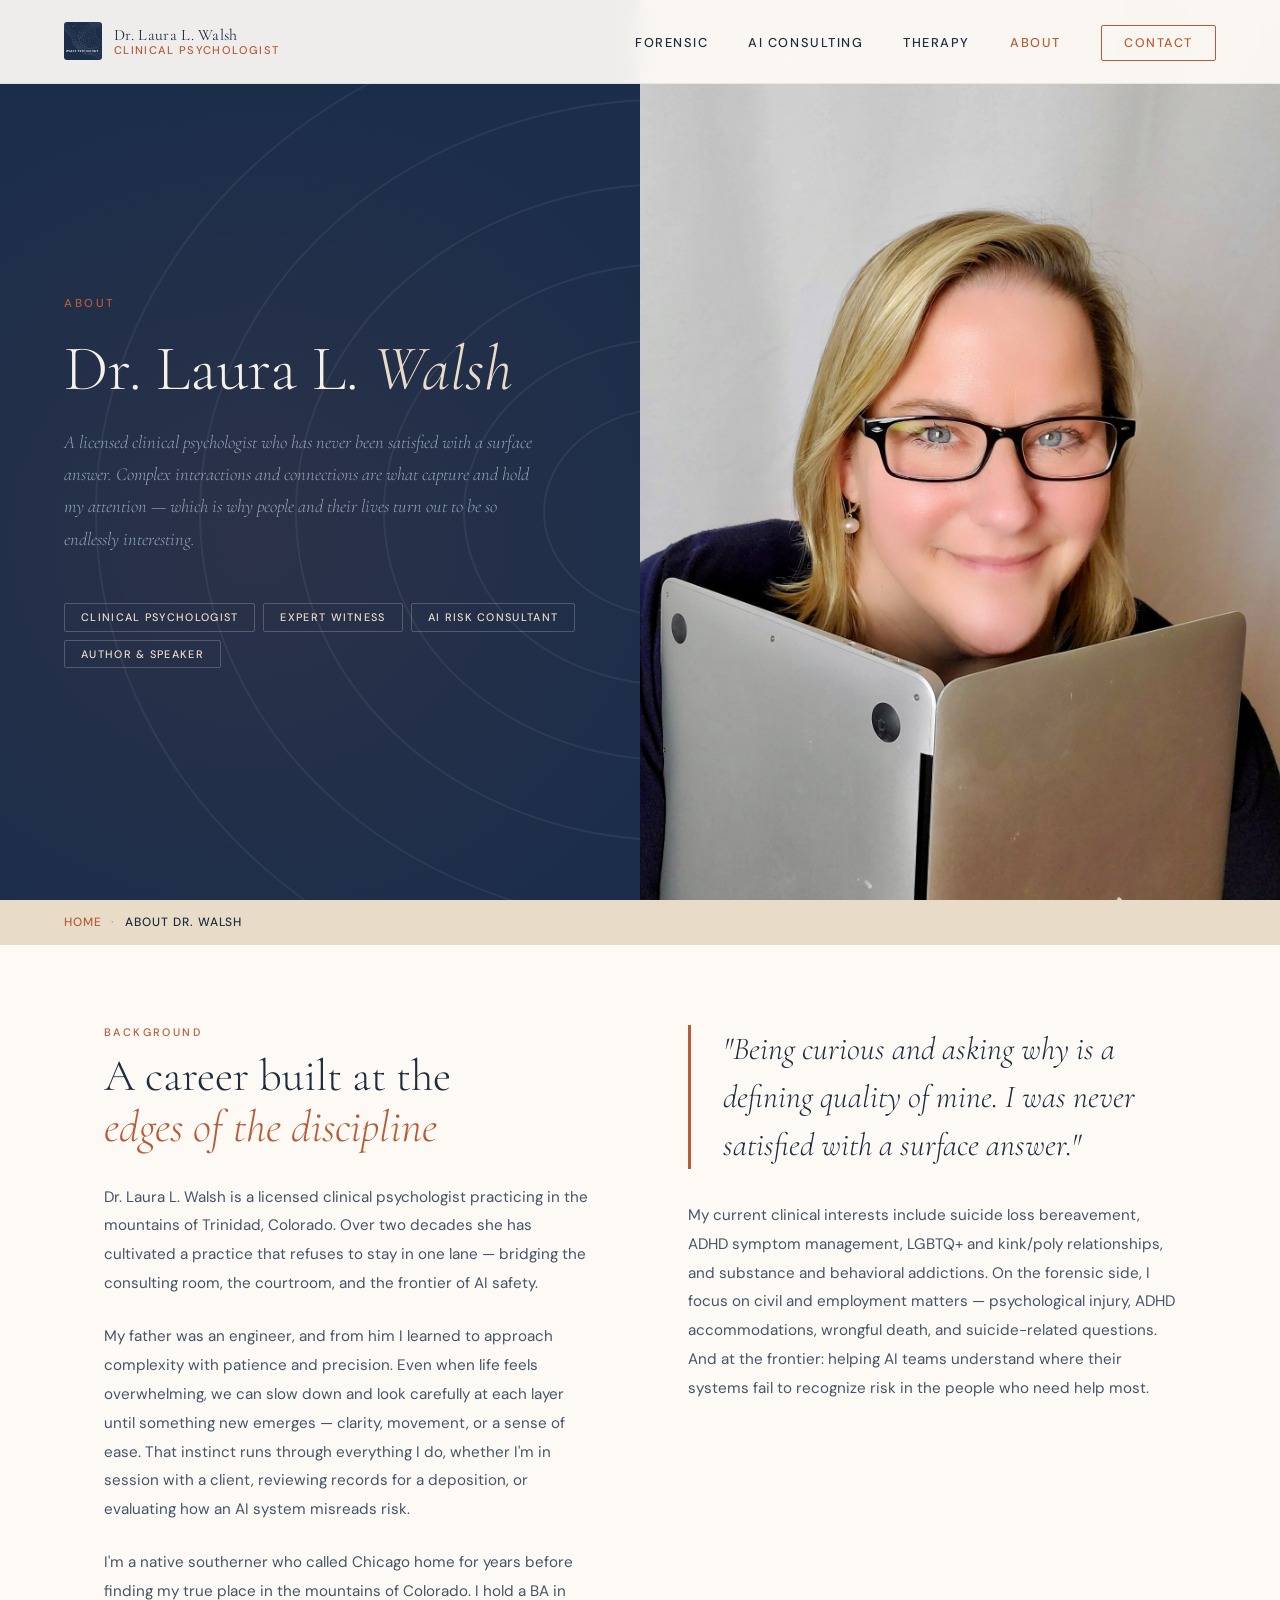
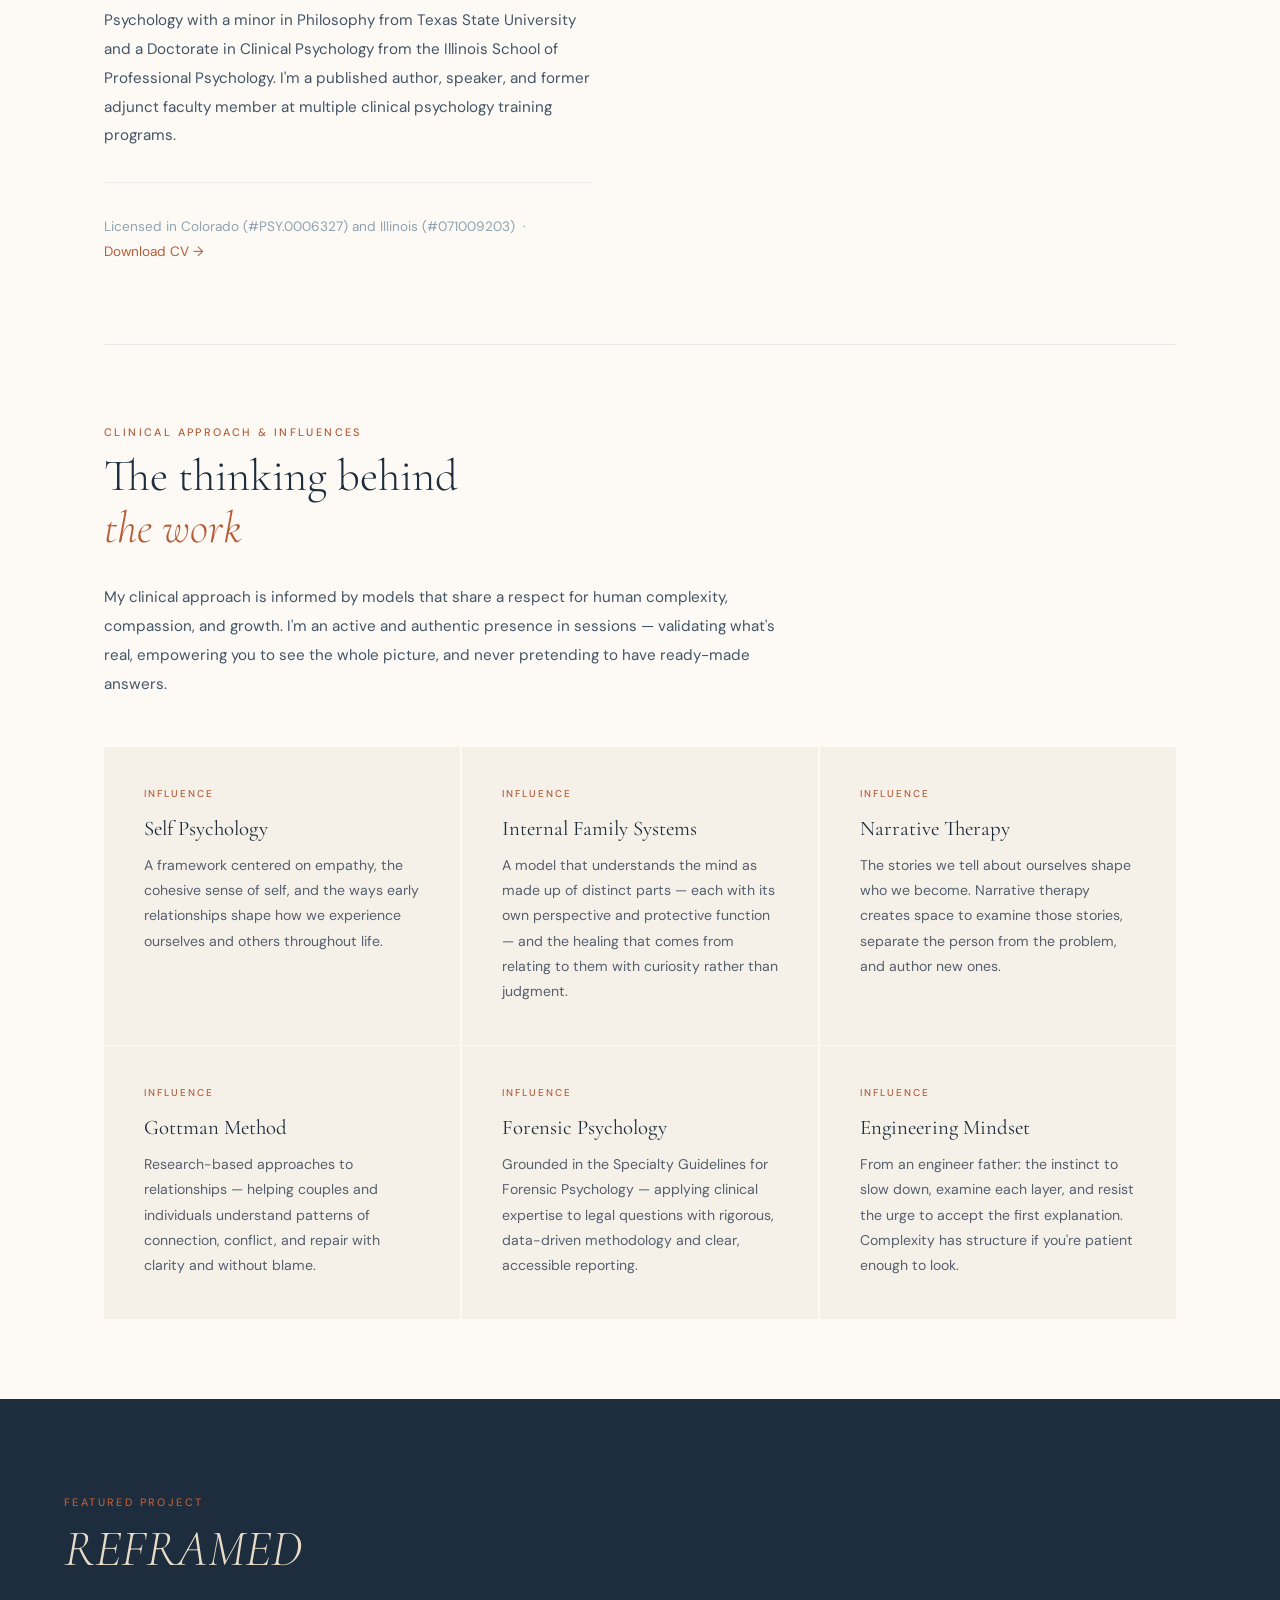
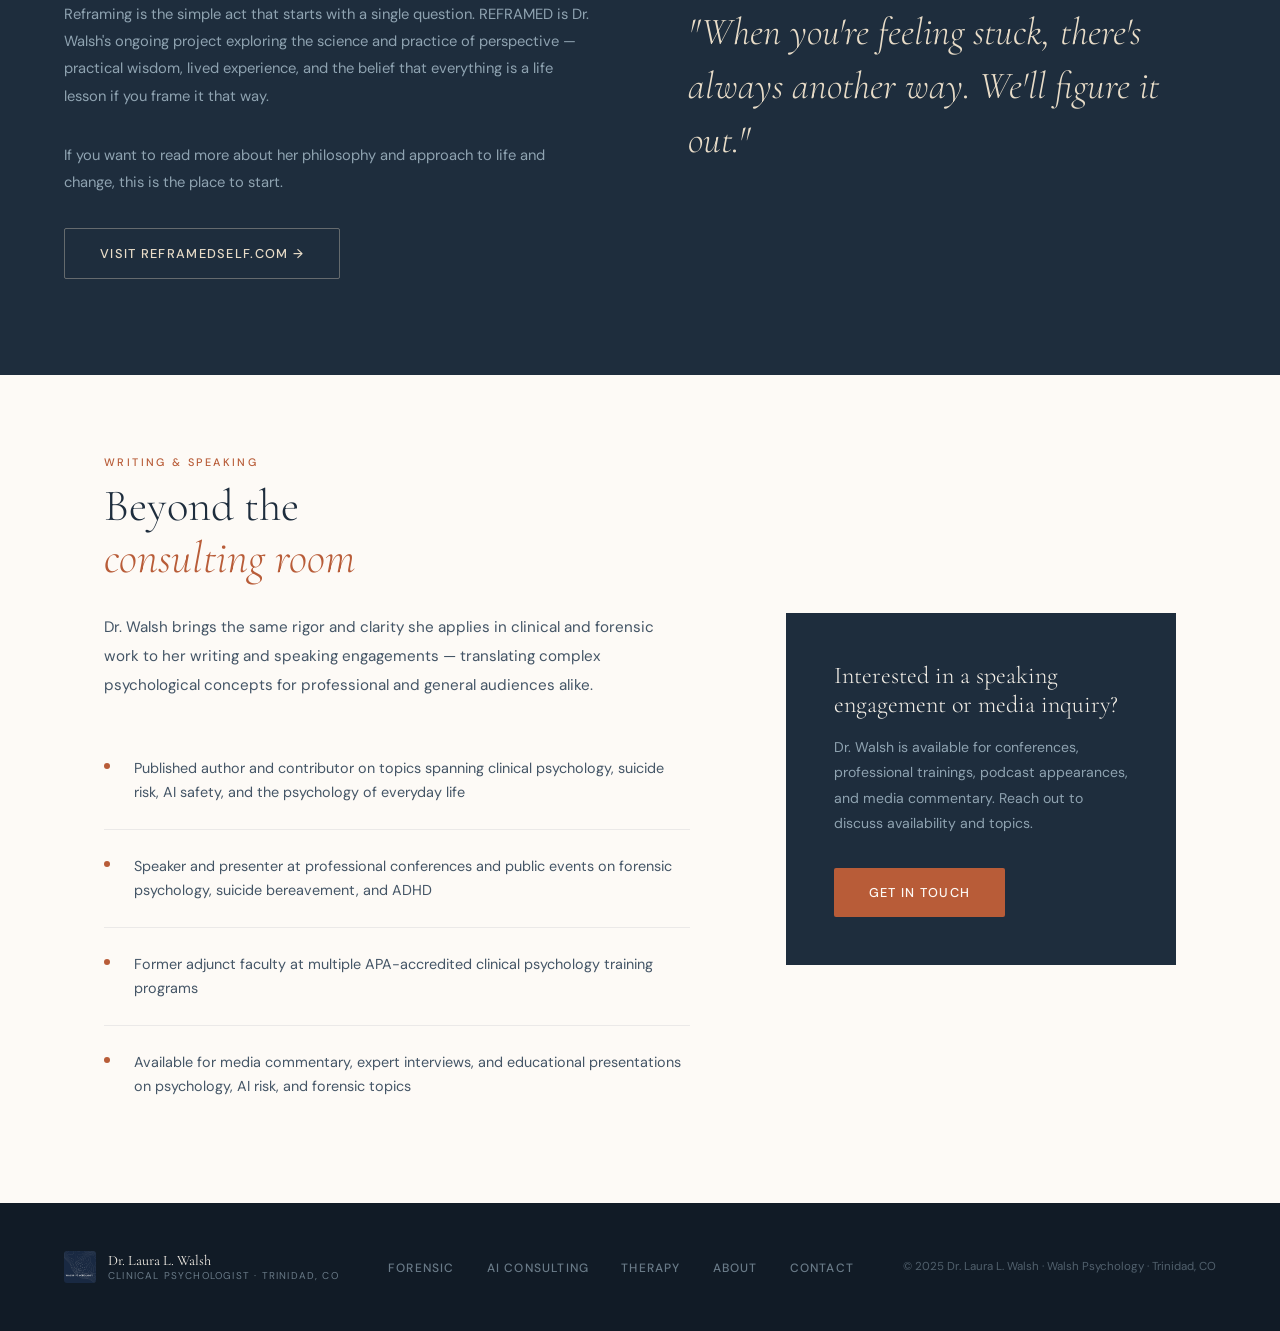
==== about.html @ 8728c77e "Add files via upload" ====
<!DOCTYPE html>
<html lang="en">
<head>
<meta charset="UTF-8">
<meta name="viewport" content="width=device-width, initial-scale=1.0">
<title>About Dr. Laura L. Walsh | Clinical Psychologist</title>
<link rel="preconnect" href="https://fonts.googleapis.com">
<link href="https://fonts.googleapis.com/css2?family=Cormorant+Garamond:ital,wght@0,300;0,400;0,600;1,300;1,400&family=DM+Sans:wght@300;400;500&display=swap" rel="stylesheet">
<style>
  :root {
    --slate:  #1e2d3d;
    --deep:   #111b26;
    --terra:  #b85c38;
    --sand:   #e8dcc8;
    --cream:  #f5f0e8;
    --mist:   #8fa3b1;
    --white:  #fdfaf6;
    --serif:  'Cormorant Garamond', Georgia, serif;
    --sans:   'DM Sans', sans-serif;
  }
  *, *::before, *::after { box-sizing: border-box; margin: 0; padding: 0; }
  html { scroll-behavior: smooth; }
  body { font-family: var(--sans); background: var(--white); color: var(--slate); overflow-x: hidden; }

  /* ─── NAV ─────────────────────────────────────────── */
  nav { position: fixed; top: 0; left: 0; right: 0; z-index: 100; display: flex; align-items: center; justify-content: space-between; padding: 1.4rem 4rem; background: rgba(253,250,246,0.94); backdrop-filter: blur(12px); border-bottom: 1px solid rgba(30,45,61,0.08); }
  .nav-logo { display: flex; align-items: center; gap: 0.75rem; text-decoration: none; }
  .nav-logo img { height: 38px; width: 38px; object-fit: cover; border-radius: 3px; }
  .nav-logo-text { font-family: var(--serif); font-size: 1rem; font-weight: 400; color: var(--slate); letter-spacing: 0.02em; line-height: 1.15; }
  .nav-logo-text span { color: var(--terra); display: block; font-size: 0.7rem; letter-spacing: 0.12em; text-transform: uppercase; font-family: var(--sans); font-weight: 500; }
  .nav-links { display: flex; gap: 2.5rem; list-style: none; }
  .nav-links a { font-family: var(--sans); font-size: 0.8rem; font-weight: 500; letter-spacing: 0.12em; text-transform: uppercase; color: var(--slate); text-decoration: none; transition: color 0.2s; }
  .nav-links a:hover, .nav-links a.active { color: var(--terra); }
  .nav-cta { font-size: 0.78rem !important; padding: 0.55rem 1.4rem; border: 1.5px solid var(--terra); border-radius: 2px; color: var(--terra) !important; }
  .nav-cta:hover { background: var(--terra); color: var(--white) !important; }

  /* ─── HERO ────────────────────────────────────────── */
  .page-hero {
    min-height: 100vh;
    display: grid;
    grid-template-columns: 1fr 1fr;
    background: #1b2d4a;
    position: relative;
    overflow: hidden;
  }
  .topo-bg { position: absolute; inset: 0; pointer-events: none; opacity: 0.06; background-image: url("data:image/svg+xml,%3Csvg xmlns='http://www.w3.org/2000/svg' width='800' height='800' viewBox='0 0 800 800'%3E%3Cg fill='none' stroke='%23ffffff' stroke-width='1.2'%3E%3Cellipse cx='420' cy='320' rx='80' ry='65'/%3E%3Cellipse cx='420' cy='320' rx='130' ry='108'/%3E%3Cellipse cx='420' cy='320' rx='180' ry='155'/%3E%3Cellipse cx='420' cy='320' rx='235' ry='205'/%3E%3Cellipse cx='420' cy='320' rx='295' ry='258'/%3E%3Cellipse cx='420' cy='320' rx='360' ry='315'/%3E%3C/g%3E%3C/svg%3E"); background-size: cover; }
  .page-hero::before { content: ''; position: absolute; inset: 0; background: radial-gradient(ellipse 60% 80% at 20% 60%, rgba(184,92,56,0.10) 0%, transparent 65%); }
  .hero-left {
    display: flex; flex-direction: column; justify-content: center;
    padding: 10rem 3rem 6rem 4rem;
    position: relative; z-index: 1;
  }
  .page-eyebrow { font-size: 0.72rem; font-weight: 500; letter-spacing: 0.22em; text-transform: uppercase; color: var(--terra); margin-bottom: 1.5rem; }
  .page-title { font-family: var(--serif); font-size: clamp(3rem, 5vw, 5.5rem); font-weight: 300; color: var(--cream); line-height: 1.05; margin-bottom: 1.5rem; white-space: nowrap; }
  .page-title em { font-style: italic; color: var(--sand); }
  .hero-bio { font-family: var(--serif); font-size: 1.15rem; font-weight: 300; font-style: italic; color: var(--mist); line-height: 1.75; max-width: 480px; margin-bottom: 3rem; }
  .hero-roles { display: flex; flex-wrap: wrap; gap: 0.5rem; }
  .role-pill { font-size: 0.68rem; font-weight: 500; letter-spacing: 0.12em; text-transform: uppercase; padding: 0.4rem 1rem; border: 1px solid rgba(232,220,200,0.25); color: var(--sand); border-radius: 2px; }
  .hero-right { position: relative; z-index: 1; }
  .hero-right img { width: 100%; height: 100%; object-fit: cover; object-position: center top; display: block; }

  /* ─── BREADCRUMB ──────────────────────────────────── */
  .breadcrumb { background: var(--sand); padding: 0.9rem 4rem; display: flex; align-items: center; gap: 0.6rem; font-size: 0.75rem; font-weight: 500; letter-spacing: 0.08em; text-transform: uppercase; color: var(--slate); }
  .breadcrumb a { color: var(--terra); text-decoration: none; }
  .breadcrumb-sep { color: var(--mist); }

  /* ─── LAYOUT ──────────────────────────────────────── */
  .content-wrap { max-width: 1200px; margin: 0 auto; padding: 0 4rem; }
  .section { padding: 5rem 0; border-bottom: 1px solid rgba(30,45,61,0.08); }
  .section:last-child { border-bottom: none; }
  .section-label { font-size: 0.68rem; font-weight: 500; letter-spacing: 0.22em; text-transform: uppercase; color: var(--terra); display: block; margin-bottom: 0.75rem; }
  .section-title { font-family: var(--serif); font-size: clamp(2rem, 3.5vw, 3rem); font-weight: 300; color: var(--slate); line-height: 1.15; margin-bottom: 1.8rem; }
  .section-title em { font-style: italic; color: var(--terra); }
  .section-body { font-size: 0.95rem; line-height: 1.9; color: #445566; max-width: 680px; margin-bottom: 1.5rem; }

  /* ─── BIO SECTION ─────────────────────────────────── */
  .bio-grid { display: grid; grid-template-columns: 1fr 1fr; gap: 6rem; align-items: start; }
  .bio-pull { font-family: var(--serif); font-size: clamp(1.5rem, 2.5vw, 2rem); font-weight: 300; font-style: italic; color: var(--slate); line-height: 1.5; border-left: 3px solid var(--terra); padding-left: 2rem; margin-bottom: 2rem; }
  .bio-detail { font-size: 0.85rem; line-height: 1.8; color: var(--mist); margin-top: 2rem; padding-top: 2rem; border-top: 1px solid rgba(30,45,61,0.08); }

  /* ─── APPROACH ────────────────────────────────────── */
  .approach-grid { display: grid; grid-template-columns: repeat(3, 1fr); gap: 1.5px; margin-top: 3rem; }
  .approach-card { background: var(--cream); padding: 2.5rem; position: relative; overflow: hidden; transition: transform 0.25s; }
  .approach-card:hover { transform: translateY(-2px); }
  .approach-card::after { content: ''; position: absolute; bottom: 0; left: 0; right: 0; height: 2px; background: var(--terra); transform: scaleX(0); transform-origin: left; transition: transform 0.3s; }
  .approach-card:hover::after { transform: scaleX(1); }
  .approach-card h3 { font-family: var(--serif); font-size: 1.3rem; font-weight: 400; color: var(--slate); margin-bottom: 0.75rem; }
  .approach-card p { font-size: 0.88rem; line-height: 1.8; color: #556070; }
  .approach-num { font-size: 0.62rem; font-weight: 500; letter-spacing: 0.2em; text-transform: uppercase; color: var(--terra); margin-bottom: 1rem; }

  /* ─── REFRAMED ────────────────────────────────────── */
  .reframed { background: var(--slate); padding: 6rem 4rem; }
  .reframed-inner { max-width: 1200px; margin: 0 auto; display: grid; grid-template-columns: 1fr 1fr; gap: 6rem; align-items: center; }
  .reframed-label { font-size: 0.68rem; font-weight: 500; letter-spacing: 0.22em; text-transform: uppercase; color: var(--terra); display: block; margin-bottom: 0.75rem; }
  .reframed-title { font-family: var(--serif); font-size: clamp(2.5rem, 4vw, 4rem); font-weight: 300; color: var(--cream); line-height: 1.1; margin-bottom: 1.5rem; }
  .reframed-title em { font-style: italic; color: var(--sand); }
  .reframed-body { font-size: 0.92rem; line-height: 1.85; color: var(--mist); margin-bottom: 2rem; }
  .btn-light { display: inline-block; font-family: var(--sans); font-size: 0.8rem; font-weight: 500; letter-spacing: 0.1em; text-transform: uppercase; padding: 1rem 2.2rem; border: 1.5px solid rgba(232,220,200,0.35); color: var(--sand); text-decoration: none; border-radius: 2px; transition: all 0.25s; }
  .btn-light:hover { border-color: var(--sand); color: var(--white); }
  .reframed-quote { font-family: var(--serif); font-size: clamp(1.8rem, 3vw, 2.8rem); font-weight: 300; font-style: italic; color: var(--sand); line-height: 1.4; }

  /* ─── WRITING & SPEAKING ──────────────────────────── */
  .speaking-grid { display: grid; grid-template-columns: 1.2fr 0.8fr; gap: 6rem; align-items: center; }
  .speaking-items { display: flex; flex-direction: column; gap: 0; margin-top: 2rem; }
  .speaking-item { padding: 1.5rem 0; border-bottom: 1px solid rgba(30,45,61,0.08); display: flex; gap: 1.5rem; align-items: flex-start; }
  .speaking-item:last-child { border-bottom: none; }
  .speaking-dot { width: 6px; height: 6px; border-radius: 50%; background: var(--terra); flex-shrink: 0; margin-top: 0.45rem; }
  .speaking-item p { font-size: 0.9rem; line-height: 1.7; color: #445566; }
  .speaking-cta { background: var(--slate); padding: 3rem; }
  .speaking-cta h3 { font-family: var(--serif); font-size: 1.5rem; font-weight: 300; color: var(--cream); margin-bottom: 1rem; }
  .speaking-cta p { font-size: 0.88rem; line-height: 1.8; color: var(--mist); margin-bottom: 2rem; }
  .btn-terra { display: inline-block; font-family: var(--sans); font-size: 0.8rem; font-weight: 500; letter-spacing: 0.1em; text-transform: uppercase; padding: 1rem 2.2rem; background: var(--terra); color: var(--white); text-decoration: none; border-radius: 2px; transition: all 0.25s; }
  .btn-terra:hover { background: #a04d2f; }

  /* ─── FOOTER ──────────────────────────────────────── */
  footer { background: var(--deep); padding: 3rem 4rem; display: flex; align-items: center; justify-content: space-between; flex-wrap: wrap; gap: 1.5rem; }
  .footer-logo { display: flex; align-items: center; gap: 0.75rem; }
  .footer-logo img { height: 32px; width: 32px; object-fit: cover; border-radius: 3px; opacity: 0.8; }
  .footer-logo-text { font-family: var(--serif); font-size: 0.9rem; color: var(--cream); }
  .footer-logo-text span { display: block; font-family: var(--sans); font-size: 0.62rem; letter-spacing: 0.12em; text-transform: uppercase; color: var(--mist); opacity: 0.7; }
  .footer-nav { list-style: none; display: flex; gap: 2rem; }
  .footer-nav a { font-size: 0.75rem; font-weight: 500; letter-spacing: 0.1em; text-transform: uppercase; color: var(--mist); text-decoration: none; opacity: 0.7; transition: opacity 0.2s; }
  .footer-nav a:hover { opacity: 1; }
  .footer-copy { font-size: 0.72rem; color: var(--mist); opacity: 0.5; }

  @media (max-width: 900px) {
    nav { padding: 1rem 1.5rem; }
    .nav-links { display: none; }
    .page-hero { grid-template-columns: 1fr; min-height: auto; }
    .hero-left { padding: 8rem 1.5rem 4rem; }
    .hero-right { height: 400px; }
    .breadcrumb { padding: 0.9rem 1.5rem; }
    .content-wrap { padding: 0 1.5rem; }
    .bio-grid, .speaking-grid, .reframed-inner { grid-template-columns: 1fr; gap: 3rem; }
    .approach-grid { grid-template-columns: 1fr; }
    .reframed { padding: 4rem 1.5rem; }
    footer { flex-direction: column; align-items: flex-start; padding: 2.5rem 1.5rem; }
  }
</style>
</head>
<body>

<!-- NAV -->
<nav>
  <a href="index.html" class="nav-logo">
    <img src="walsh_logo_final.png" alt="Walsh Psychology">
    <div class="nav-logo-text">Dr. Laura L. Walsh<span>Clinical Psychologist</span></div>
  </a>
  <ul class="nav-links">
    <li><a href="forensic.html">Forensic</a></li>
    <li><a href="ai.html">AI Consulting</a></li>
    <li><a href="therapy.html">Therapy</a></li>
    <li><a href="about.html" class="active">About</a></li>
    <li><a href="contact.html" class="nav-cta">Contact</a></li>
  </ul>
</nav>

<!-- HERO -->
<section class="page-hero">
  <div class="topo-bg"></div>
  <div class="hero-left">
    <p class="page-eyebrow">About</p>
    <h1 class="page-title">Dr. Laura L. <em>Walsh</em></h1>
    <p class="hero-bio">A licensed clinical psychologist who has never been satisfied with a surface answer. Complex interactions and connections are what capture and hold my attention — which is why people and their lives turn out to be so endlessly interesting.</p>
    <div class="hero-roles">
      <span class="role-pill">Clinical Psychologist</span>
      <span class="role-pill">Expert Witness</span>
      <span class="role-pill">AI Risk Consultant</span>
      <span class="role-pill">Author &amp; Speaker</span>
    </div>
  </div>
  <div class="hero-right">
    <img src="laura_photo2.png" alt="Dr. Laura L. Walsh">
  </div>
</section>

<!-- BREADCRUMB -->
<div class="breadcrumb">
  <a href="index.html">Home</a>
  <span class="breadcrumb-sep">·</span>
  <span>About Dr. Walsh</span>
</div>

<div class="content-wrap">

  <!-- BIO -->
  <section class="section" id="bio">
    <div class="bio-grid">
      <div>
        <span class="section-label">Background</span>
        <h2 class="section-title">A career built at the<br><em>edges of the discipline</em></h2>
        <p class="section-body">Dr. Laura L. Walsh is a licensed clinical psychologist practicing in the mountains of Trinidad, Colorado. Over two decades she has cultivated a practice that refuses to stay in one lane — bridging the consulting room, the courtroom, and the frontier of AI safety.</p>
        <p class="section-body">My father was an engineer, and from him I learned to approach complexity with patience and precision. Even when life feels overwhelming, we can slow down and look carefully at each layer until something new emerges — clarity, movement, or a sense of ease. That instinct runs through everything I do, whether I'm in session with a client, reviewing records for a deposition, or evaluating how an AI system misreads risk.</p>
        <p class="section-body">I'm a native southerner who called Chicago home for years before finding my true place in the mountains of Colorado. I hold a BA in Psychology with a minor in Philosophy from Texas State University and a Doctorate in Clinical Psychology from the Illinois School of Professional Psychology. I'm a published author, speaker, and former adjunct faculty member at multiple clinical psychology training programs.</p>
        <div class="bio-detail">Licensed in Colorado (#PSY.0006327) and Illinois (#071009203) &nbsp;·&nbsp; <a href="https://drlauralwalsh.com/s/Dr-Laura-L-Walsh-CV-Rev-02-26.pdf" download style="color:var(--terra);text-decoration:none;">Download CV →</a></div>
      </div>
      <div>
        <p class="bio-pull">"Being curious and asking why is a defining quality of mine. I was never satisfied with a surface answer."</p>
        <p class="section-body">My current clinical interests include suicide loss bereavement, ADHD symptom management, LGBTQ+ and kink/poly relationships, and substance and behavioral addictions. On the forensic side, I focus on civil and employment matters — psychological injury, ADHD accommodations, wrongful death, and suicide-related questions. And at the frontier: helping AI teams understand where their systems fail to recognize risk in the people who need help most.</p>
      </div>
    </div>
  </section>

  <!-- CLINICAL APPROACH -->
  <section class="section" id="approach">
    <span class="section-label">Clinical Approach &amp; Influences</span>
    <h2 class="section-title">The thinking behind<br><em>the work</em></h2>
    <p class="section-body">My clinical approach is informed by models that share a respect for human complexity, compassion, and growth. I'm an active and authentic presence in sessions — validating what's real, empowering you to see the whole picture, and never pretending to have ready-made answers.</p>
    <div class="approach-grid">
      <div class="approach-card">
        <div class="approach-num">Influence</div>
        <h3>Self Psychology</h3>
        <p>A framework centered on empathy, the cohesive sense of self, and the ways early relationships shape how we experience ourselves and others throughout life.</p>
      </div>
      <div class="approach-card">
        <div class="approach-num">Influence</div>
        <h3>Internal Family Systems</h3>
        <p>A model that understands the mind as made up of distinct parts — each with its own perspective and protective function — and the healing that comes from relating to them with curiosity rather than judgment.</p>
      </div>
      <div class="approach-card">
        <div class="approach-num">Influence</div>
        <h3>Narrative Therapy</h3>
        <p>The stories we tell about ourselves shape who we become. Narrative therapy creates space to examine those stories, separate the person from the problem, and author new ones.</p>
      </div>
      <div class="approach-card">
        <div class="approach-num">Influence</div>
        <h3>Gottman Method</h3>
        <p>Research-based approaches to relationships — helping couples and individuals understand patterns of connection, conflict, and repair with clarity and without blame.</p>
      </div>
      <div class="approach-card">
        <div class="approach-num">Influence</div>
        <h3>Forensic Psychology</h3>
        <p>Grounded in the Specialty Guidelines for Forensic Psychology — applying clinical expertise to legal questions with rigorous, data-driven methodology and clear, accessible reporting.</p>
      </div>
      <div class="approach-card">
        <div class="approach-num">Influence</div>
        <h3>Engineering Mindset</h3>
        <p>From an engineer father: the instinct to slow down, examine each layer, and resist the urge to accept the first explanation. Complexity has structure if you're patient enough to look.</p>
      </div>
    </div>
  </section>

</div>

<!-- REFRAMED -->
<section class="reframed">
  <div class="reframed-inner">
    <div>
      <span class="reframed-label">Featured Project</span>
      <h2 class="reframed-title"><em>REFRAMED</em></h2>
      <p class="reframed-body">Reframing is the simple act that starts with a single question. REFRAMED is Dr. Walsh's ongoing project exploring the science and practice of perspective — practical wisdom, lived experience, and the belief that everything is a life lesson if you frame it that way.</p>
      <p class="reframed-body">If you want to read more about her philosophy and approach to life and change, this is the place to start.</p>
      <a href="https://reframedself.com" target="_blank" class="btn-light">Visit Reframedself.com →</a>
    </div>
    <div>
      <p class="reframed-quote">"When you're feeling stuck, there's always another way. We'll figure it out."</p>
    </div>
  </div>
</section>

<div class="content-wrap">

  <!-- WRITING & SPEAKING -->
  <section class="section" id="speaking">
    <div class="speaking-grid">
      <div>
        <span class="section-label">Writing &amp; Speaking</span>
        <h2 class="section-title">Beyond the<br><em>consulting room</em></h2>
        <p class="section-body">Dr. Walsh brings the same rigor and clarity she applies in clinical and forensic work to her writing and speaking engagements — translating complex psychological concepts for professional and general audiences alike.</p>
        <div class="speaking-items">
          <div class="speaking-item">
            <span class="speaking-dot"></span>
            <p>Published author and contributor on topics spanning clinical psychology, suicide risk, AI safety, and the psychology of everyday life</p>
          </div>
          <div class="speaking-item">
            <span class="speaking-dot"></span>
            <p>Speaker and presenter at professional conferences and public events on forensic psychology, suicide bereavement, and ADHD</p>
          </div>
          <div class="speaking-item">
            <span class="speaking-dot"></span>
            <p>Former adjunct faculty at multiple APA-accredited clinical psychology training programs</p>
          </div>
          <div class="speaking-item">
            <span class="speaking-dot"></span>
            <p>Available for media commentary, expert interviews, and educational presentations on psychology, AI risk, and forensic topics</p>
          </div>
        </div>
      </div>
      <div class="speaking-cta">
        <h3>Interested in a speaking engagement or media inquiry?</h3>
        <p>Dr. Walsh is available for conferences, professional trainings, podcast appearances, and media commentary. Reach out to discuss availability and topics.</p>
        <a href="/cdn-cgi/l/email-protection#442036282531362528332528372c042329252d286a272b297b3731262e21273079173421252f2d2a236176746176026176740921202d256176740d2a35312d363d" class="btn-terra">Get in Touch</a>
      </div>
    </div>
  </section>

</div>

<!-- FOOTER -->
<footer>
  <div class="footer-logo">
    <img src="walsh_logo_final.png" alt="Walsh Psychology">
    <div class="footer-logo-text">Dr. Laura L. Walsh<span>Clinical Psychologist · Trinidad, CO</span></div>
  </div>
  <ul class="footer-nav">
    <li><a href="forensic.html">Forensic</a></li>
    <li><a href="ai.html">AI Consulting</a></li>
    <li><a href="therapy.html">Therapy</a></li>
    <li><a href="about.html">About</a></li>
    <li><a href="contact.html">Contact</a></li>
  </ul>
  <p class="footer-copy">© 2025 Dr. Laura L. Walsh · Walsh Psychology · Trinidad, CO</p>
</footer>

</body>
</html>
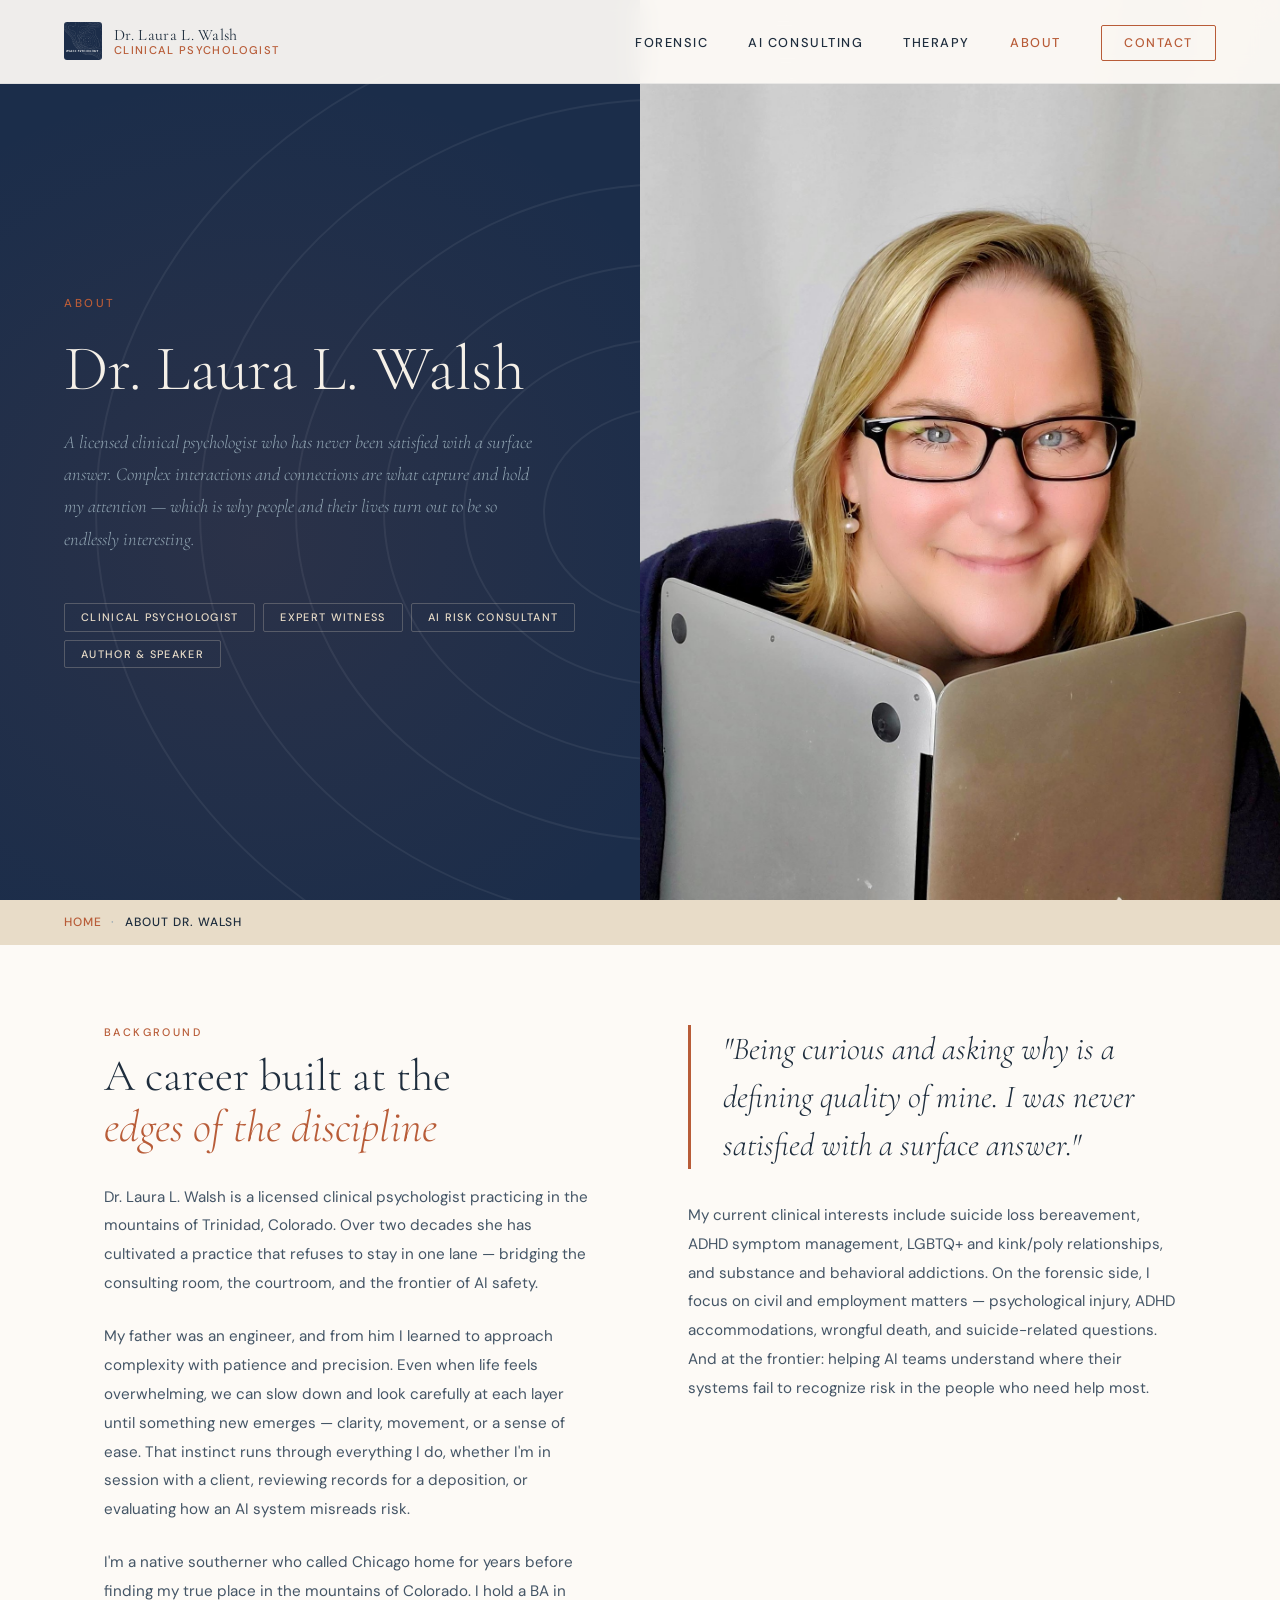
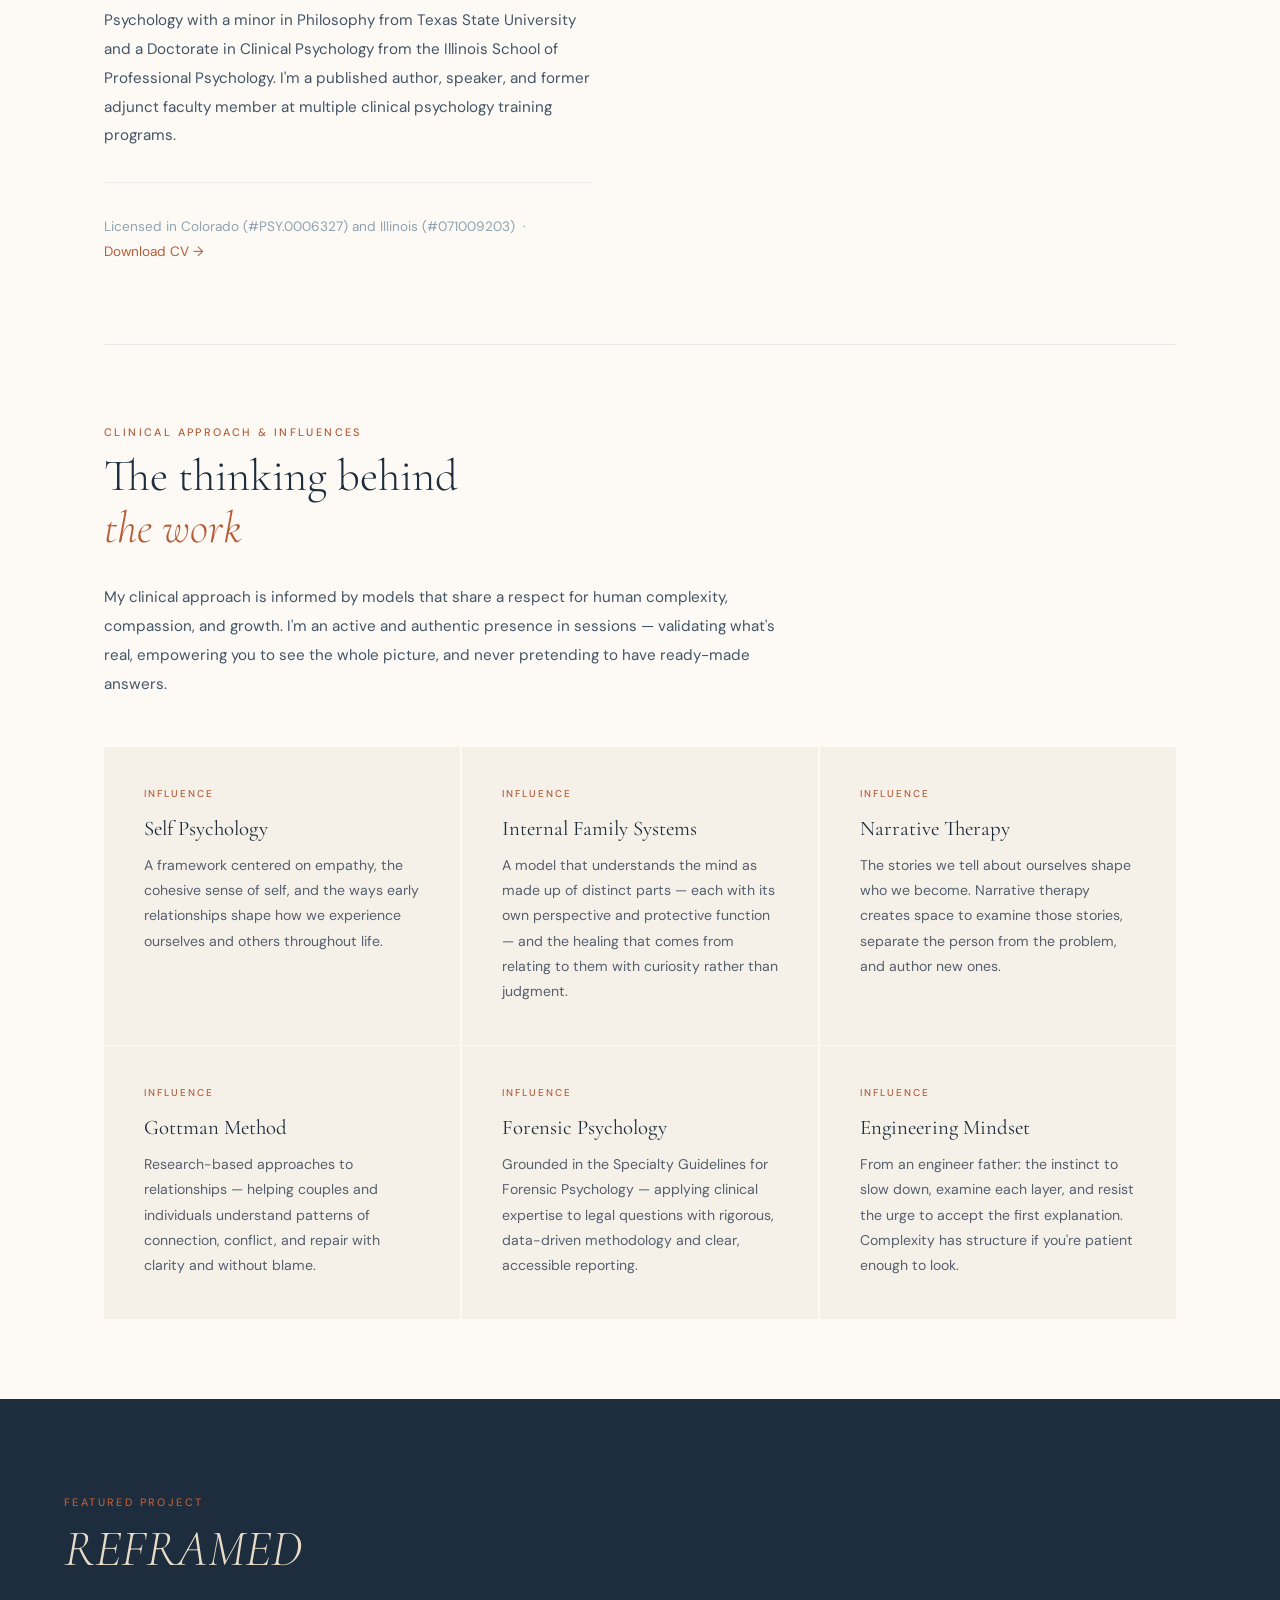
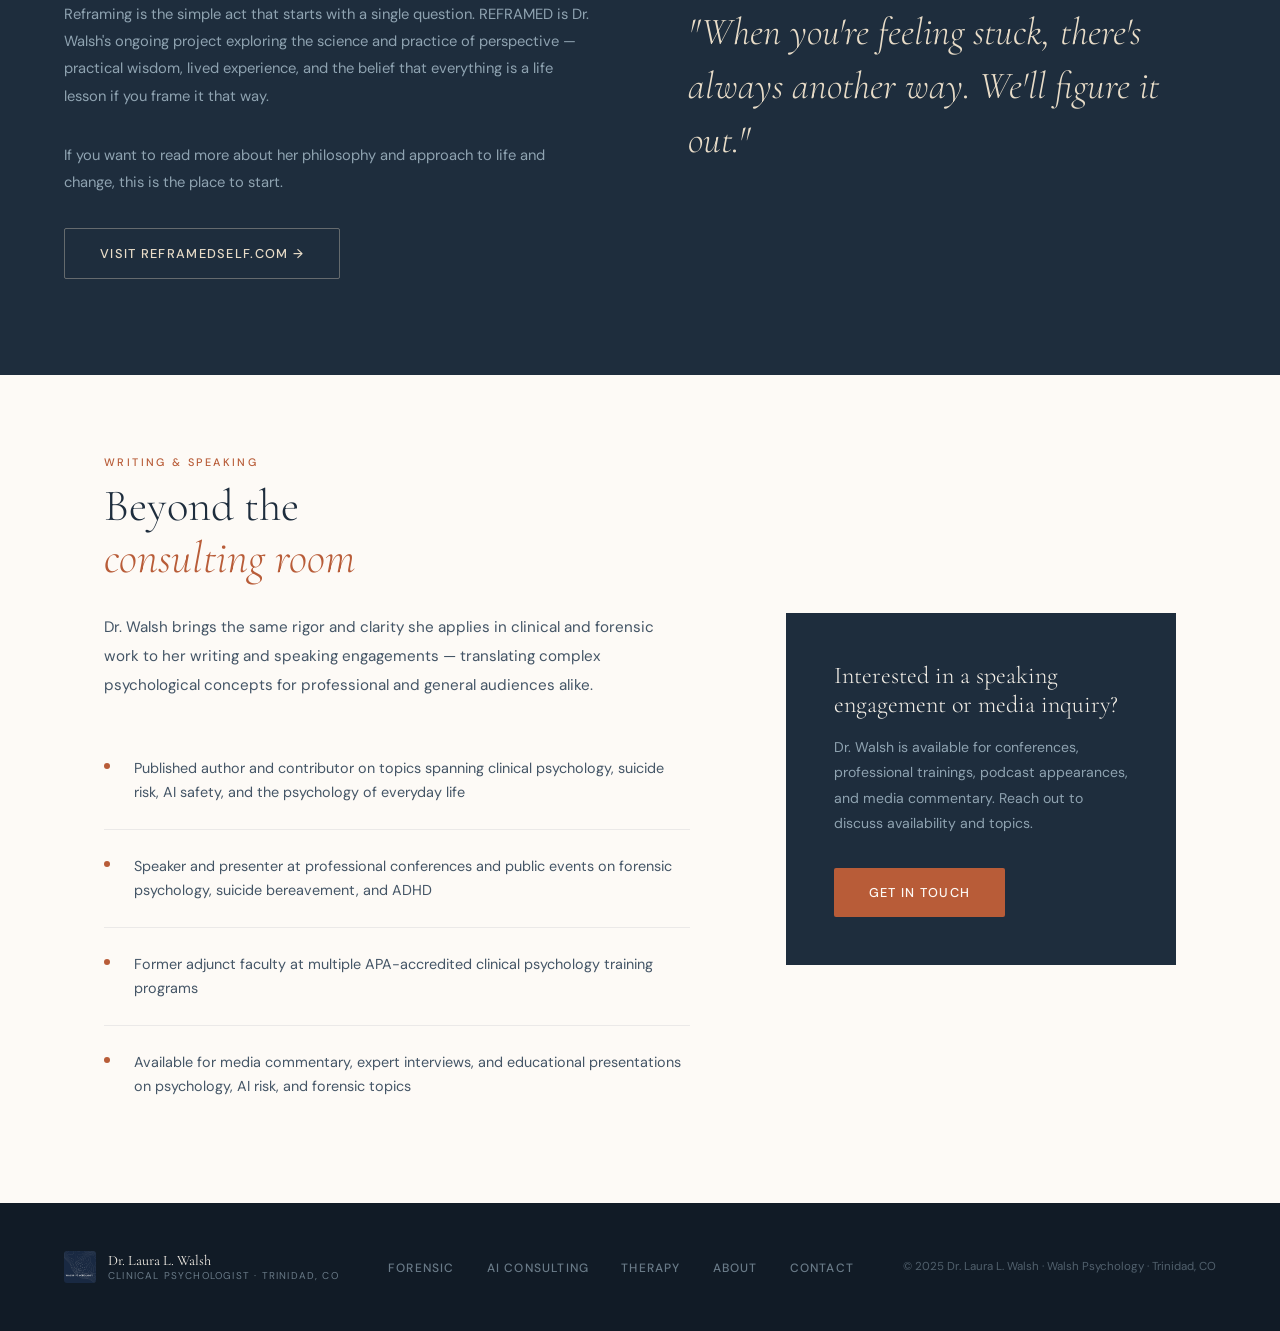
==== commit 2672e112: "Remove emphasis from Dr. Laura L. Walsh's name" ====
--- a/about.html
+++ b/about.html
@@ -160,7 +160,7 @@
   <div class="topo-bg"></div>
   <div class="hero-left">
     <p class="page-eyebrow">About</p>
-    <h1 class="page-title">Dr. Laura L. <em>Walsh</em></h1>
+    <h1 class="page-title">Dr. Laura L. Walsh</h1>
     <p class="hero-bio">A licensed clinical psychologist who has never been satisfied with a surface answer. Complex interactions and connections are what capture and hold my attention — which is why people and their lives turn out to be so endlessly interesting.</p>
     <div class="hero-roles">
       <span class="role-pill">Clinical Psychologist</span>
@@ -289,7 +289,7 @@
       <div class="speaking-cta">
         <h3>Interested in a speaking engagement or media inquiry?</h3>
         <p>Dr. Walsh is available for conferences, professional trainings, podcast appearances, and media commentary. Reach out to discuss availability and topics.</p>
-        <a href="/cdn-cgi/l/email-protection#442036282531362528332528372c042329252d286a272b297b3731262e21273079173421252f2d2a236176746176026176740921202d256176740d2a35312d363d" class="btn-terra">Get in Touch</a>
+        <a href="mailto:laura@walshpsych.net?subject=Speaking%20%2F%20Media%20Inquiry" class="btn-terra">Get in Touch</a>
       </div>
     </div>
   </section>
@@ -313,4 +313,4 @@
 </footer>
 
 </body>
-</html>+</html>
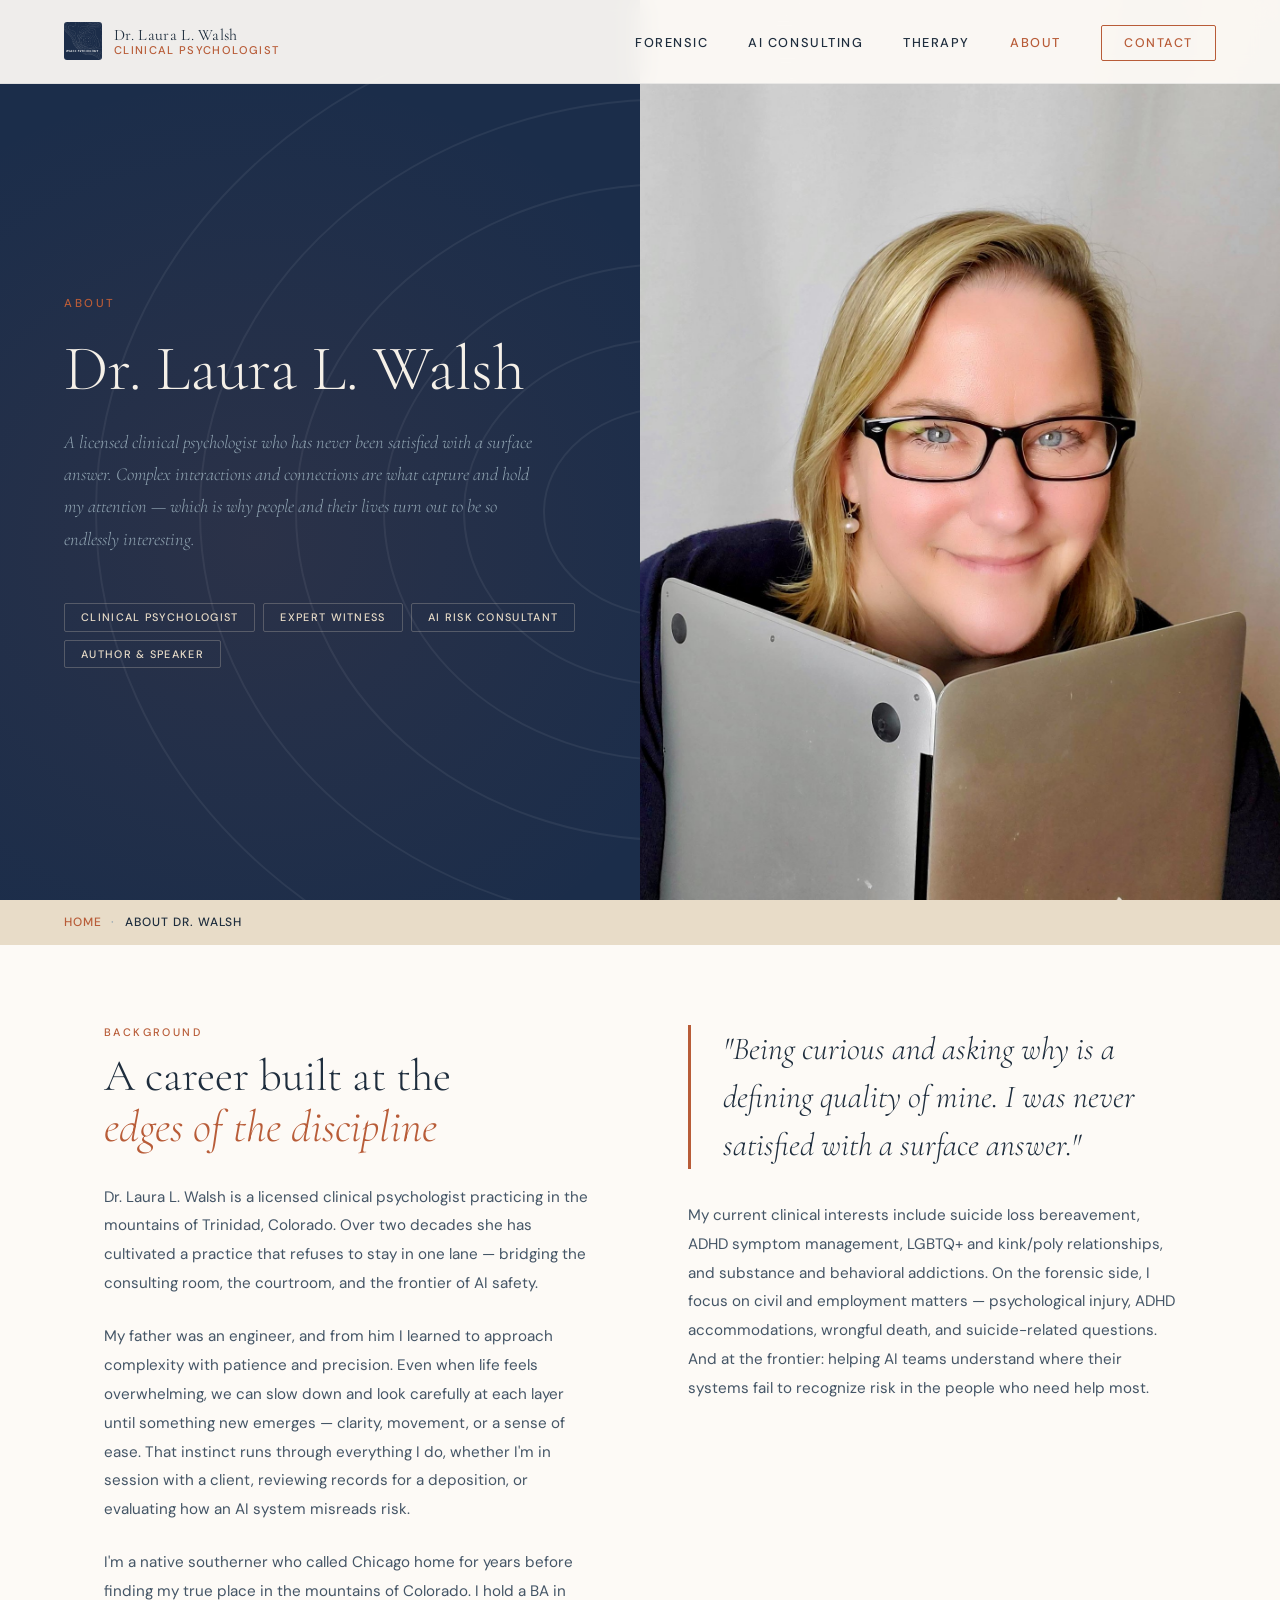
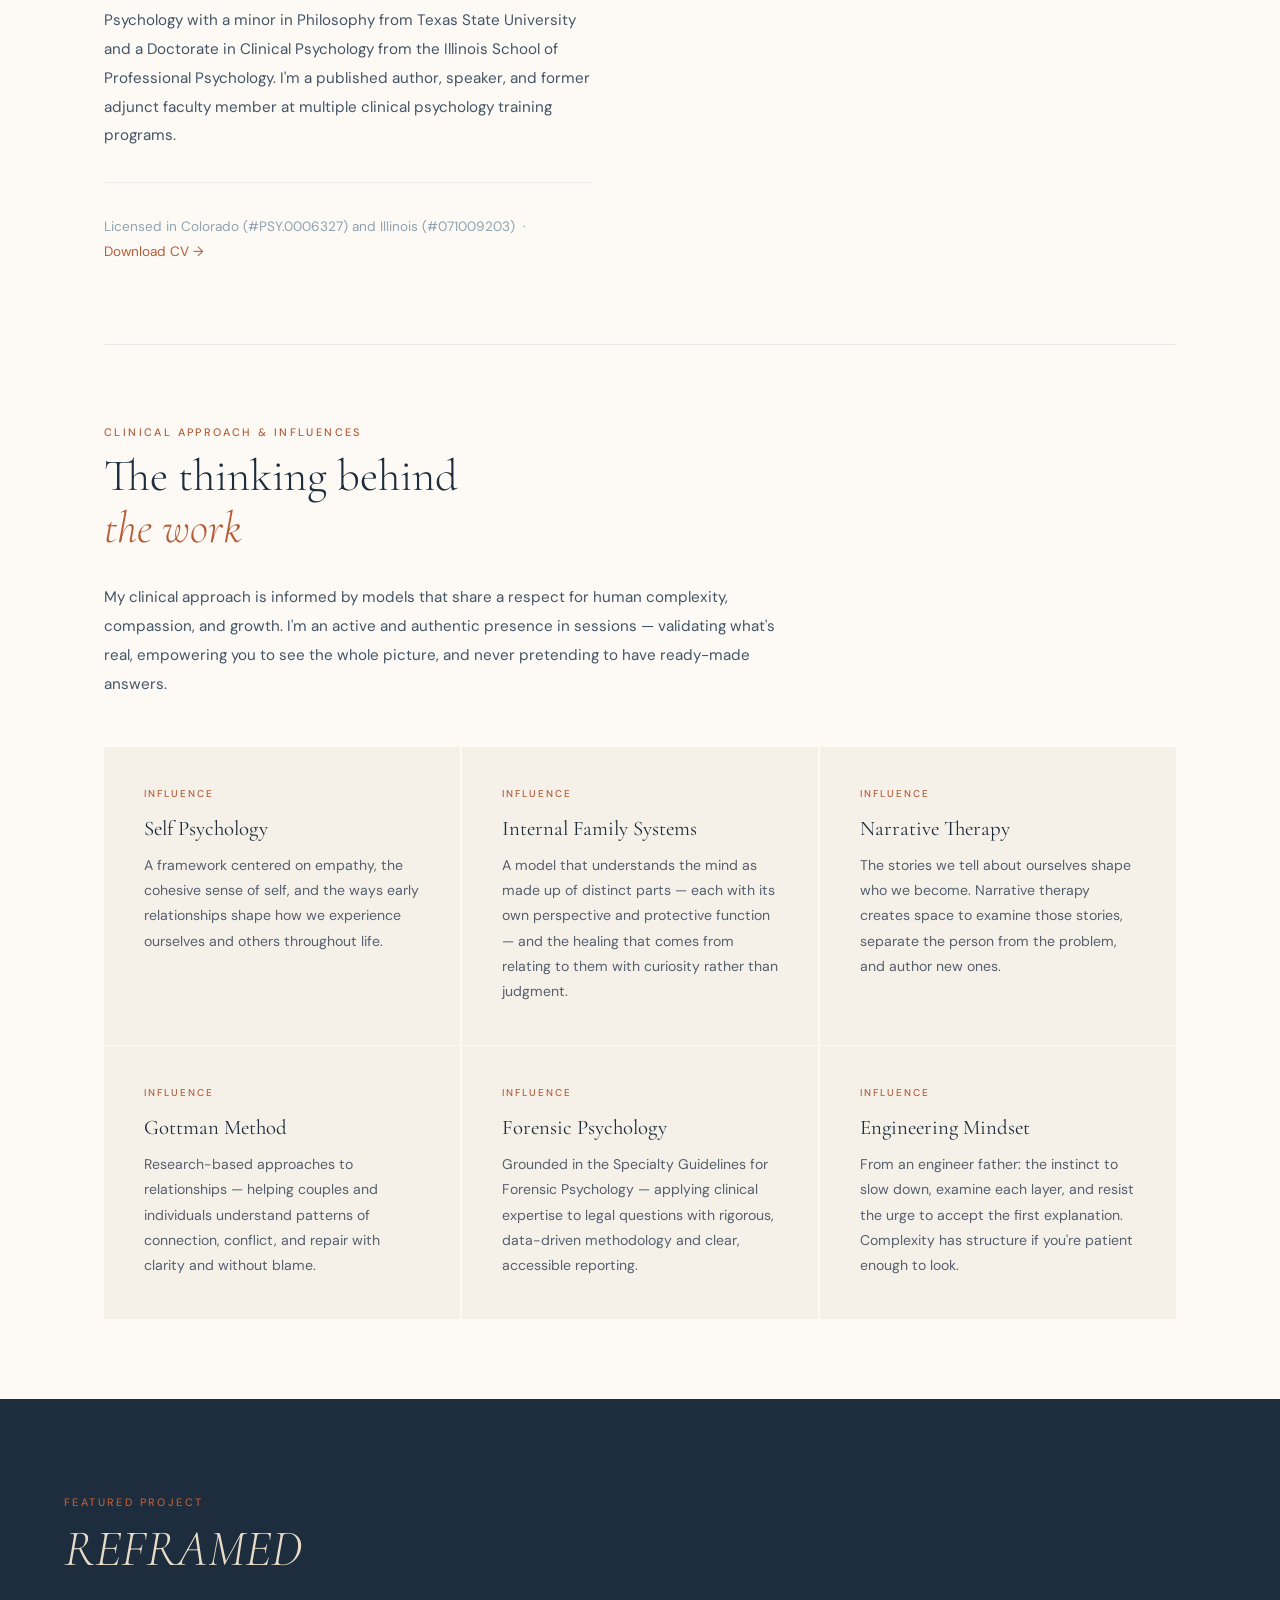
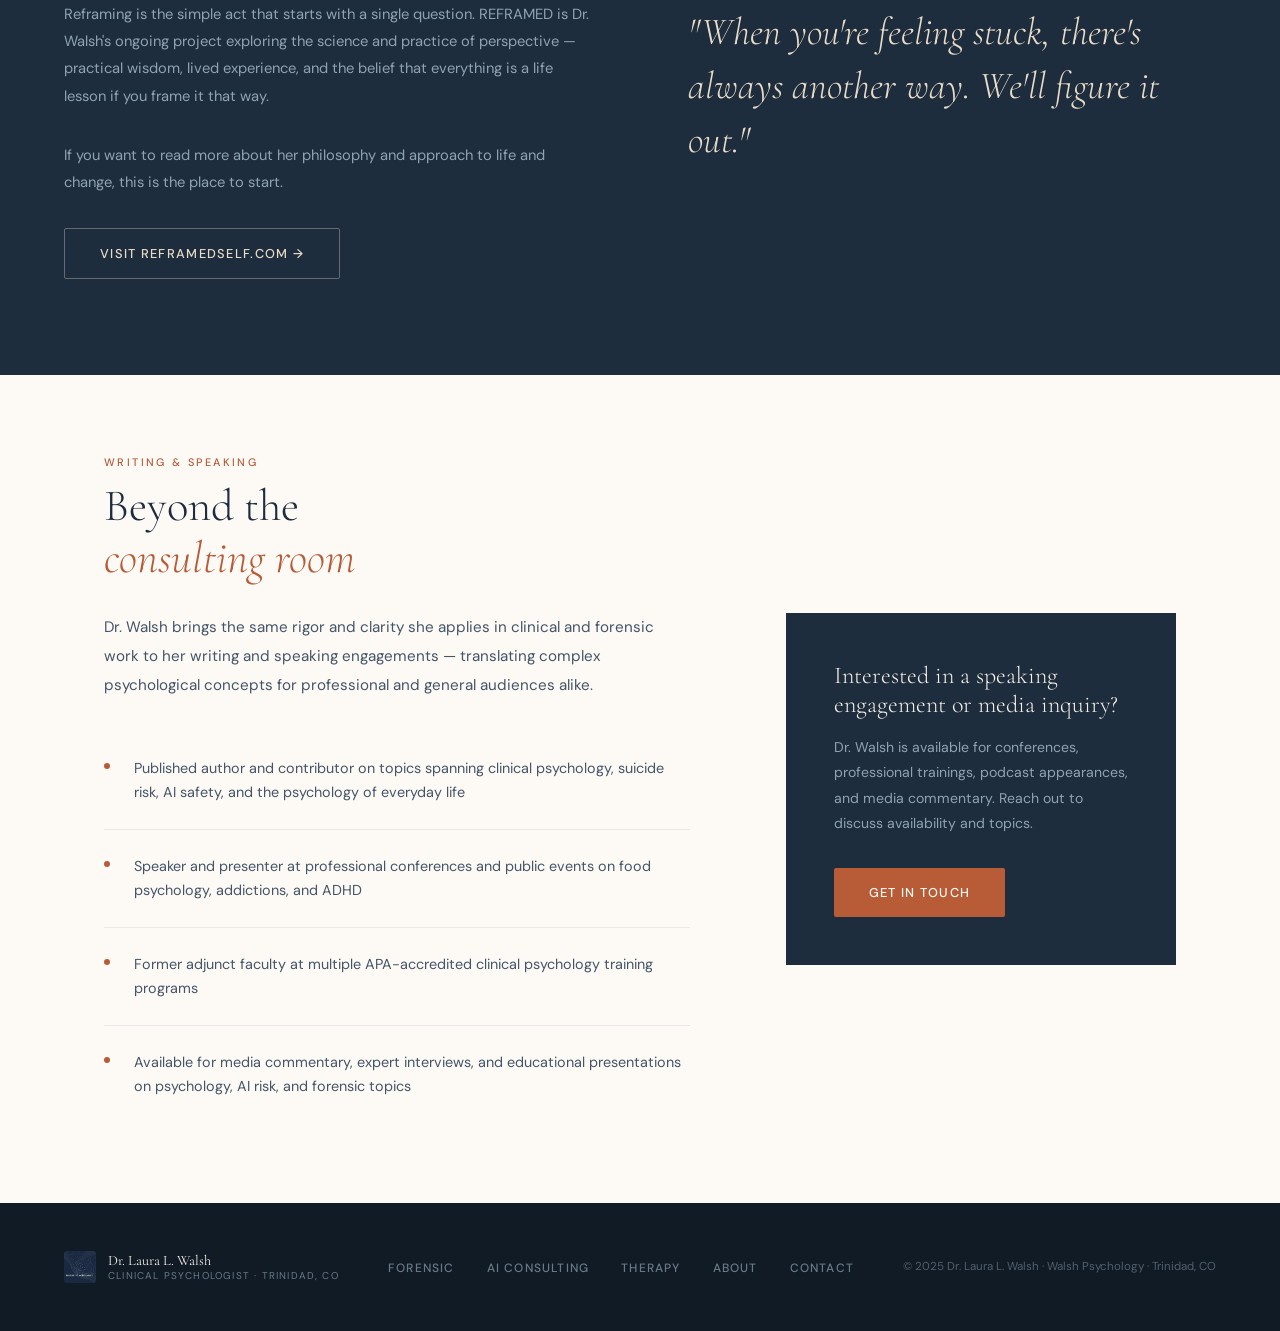
==== commit df1b7319: "Update speaking topics in about.html" ====
--- a/about.html
+++ b/about.html
@@ -274,7 +274,7 @@
           </div>
           <div class="speaking-item">
             <span class="speaking-dot"></span>
-            <p>Speaker and presenter at professional conferences and public events on forensic psychology, suicide bereavement, and ADHD</p>
+            <p>Speaker and presenter at professional conferences and public events on food psychology, addictions, and ADHD</p>
           </div>
           <div class="speaking-item">
             <span class="speaking-dot"></span>
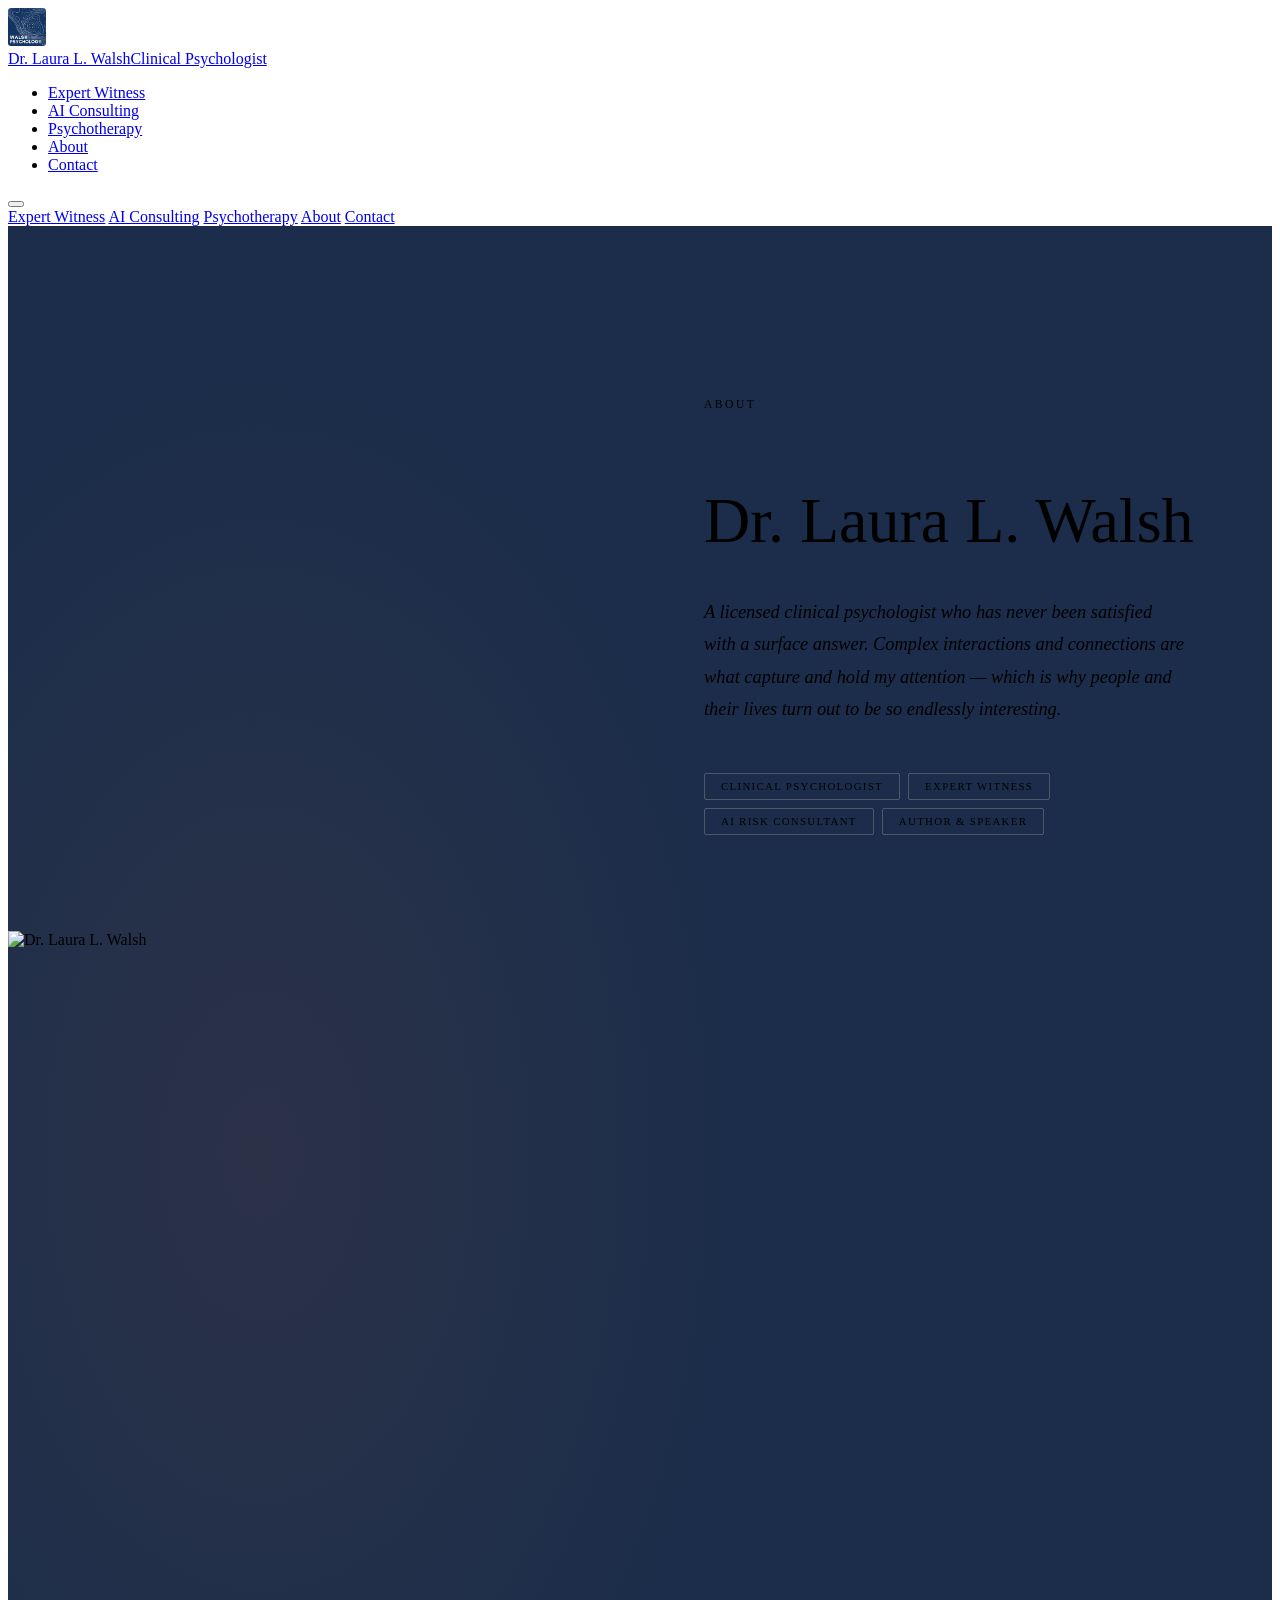
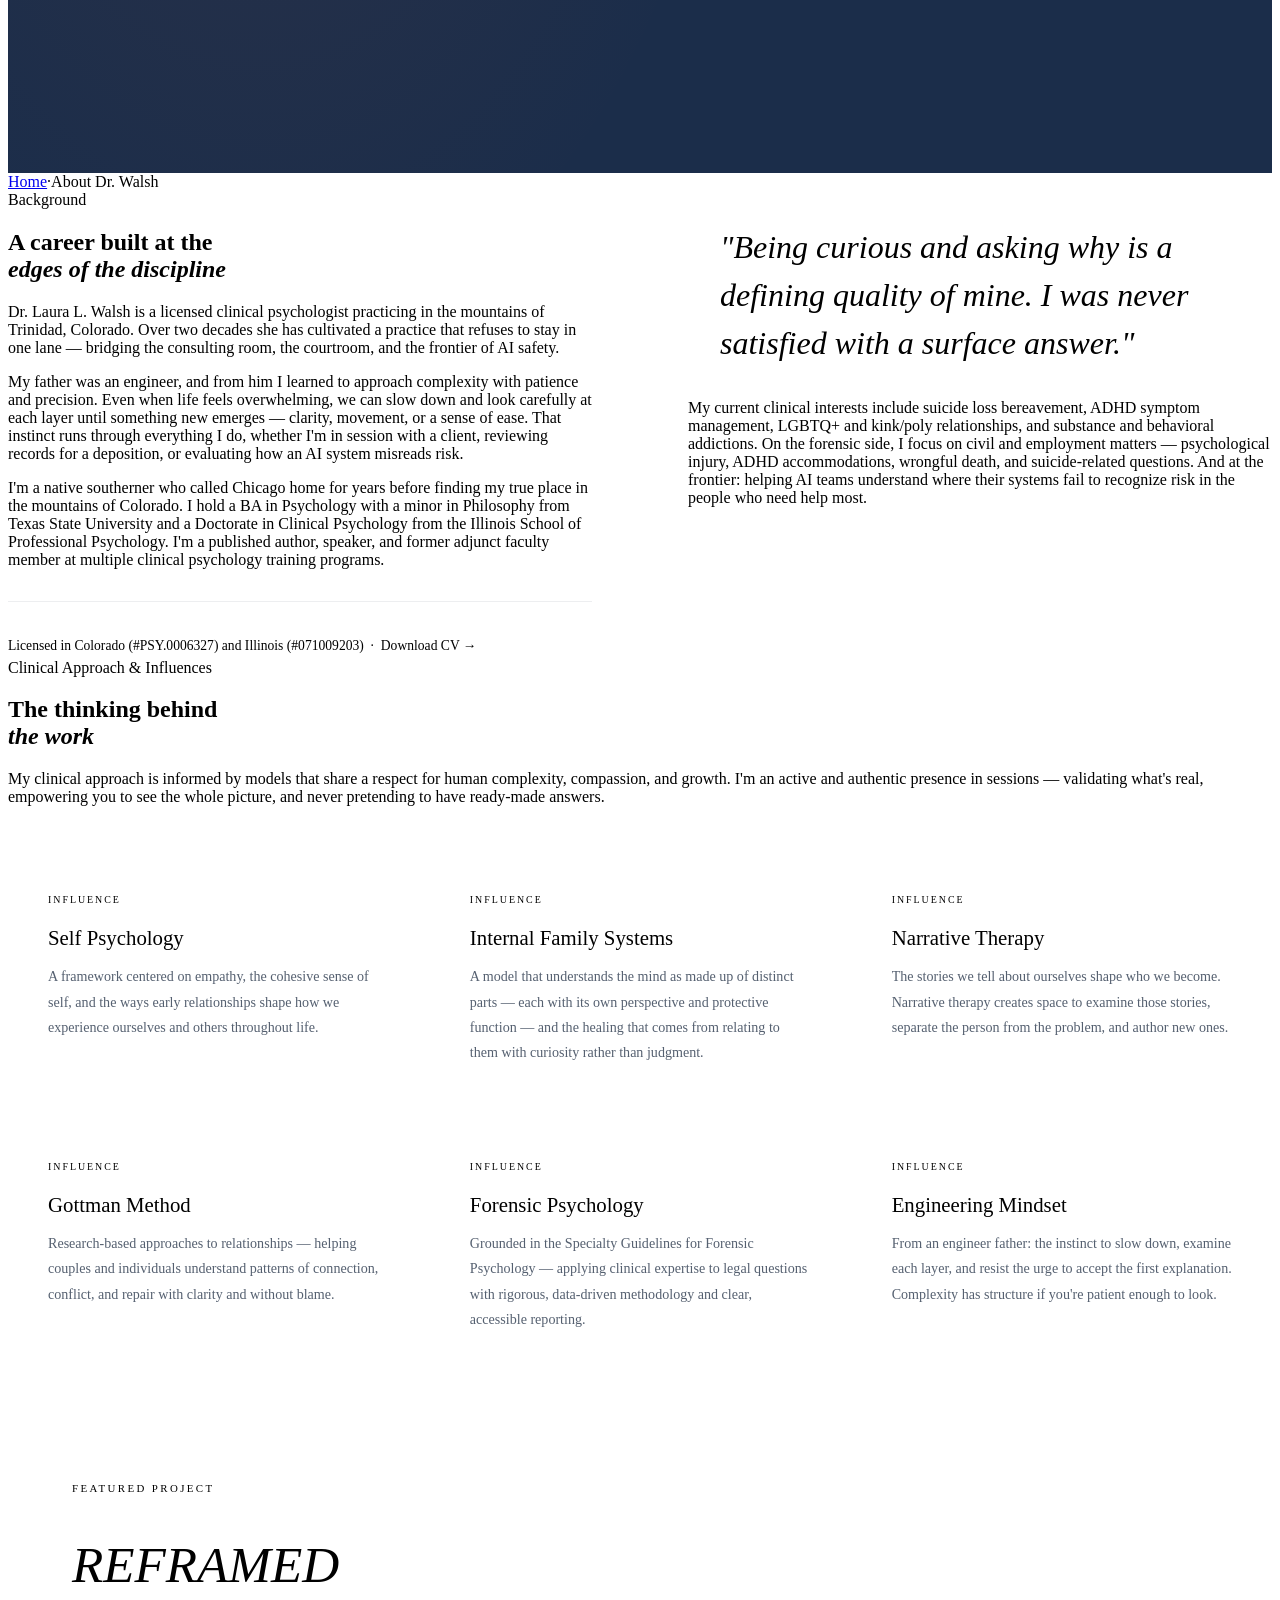
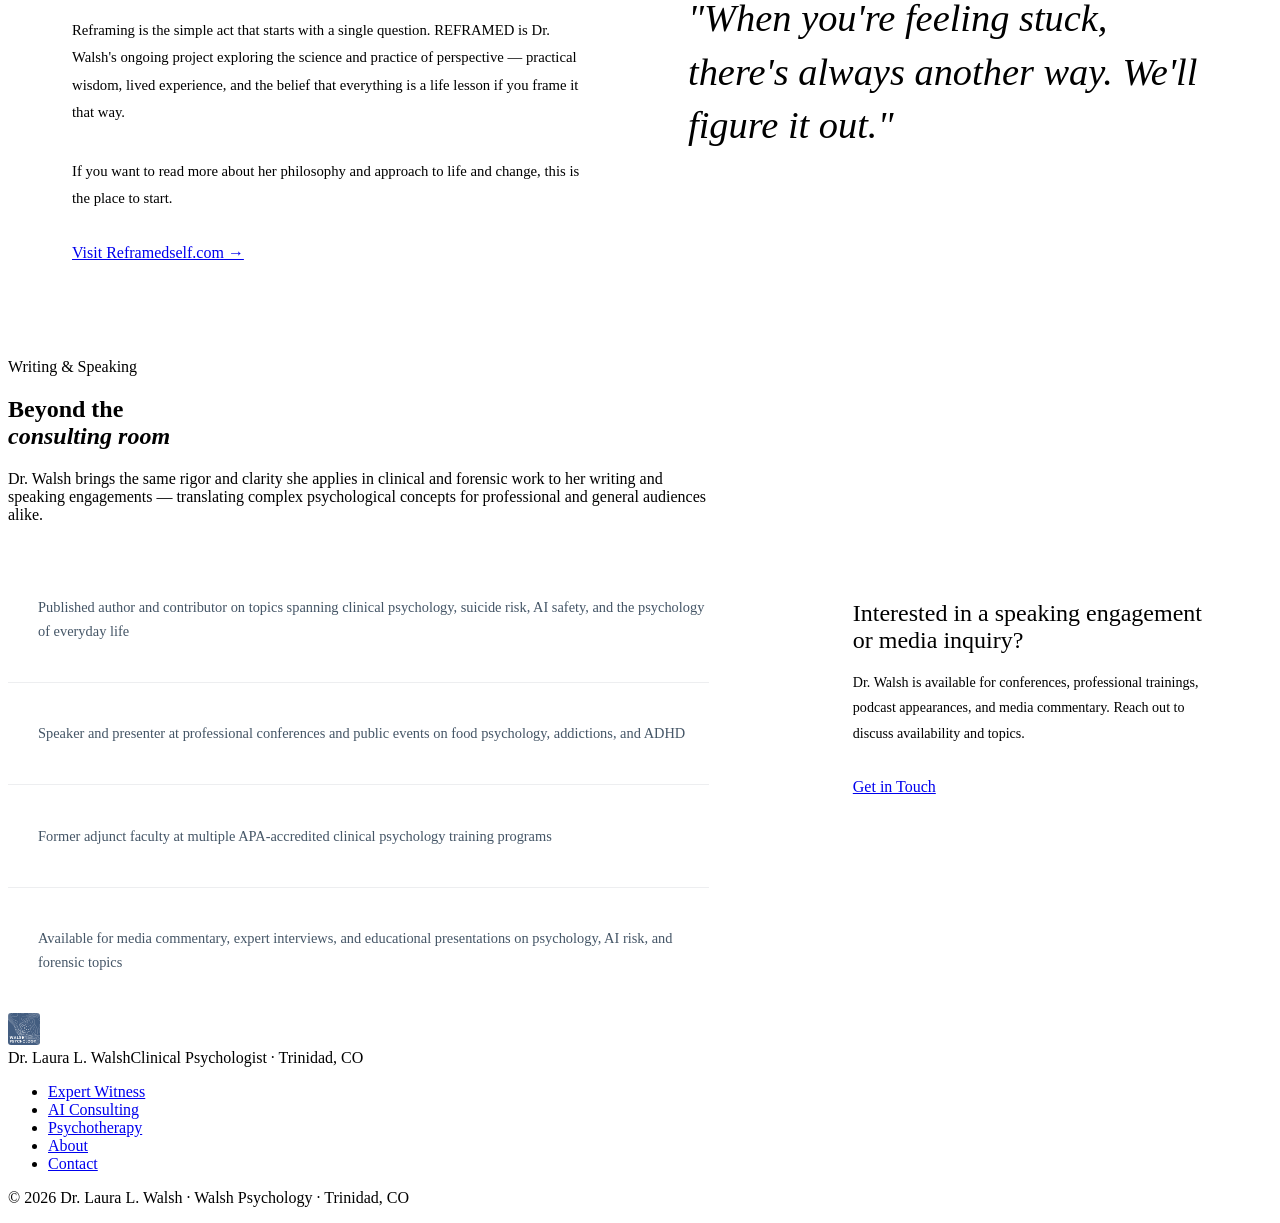
==== commit d14b4b3a: "Update about.html" ====
--- a/about.html
+++ b/about.html
@@ -1,167 +1,107 @@
 <!DOCTYPE html>
 <html lang="en">
 <head>
-<meta charset="UTF-8">
-<meta name="viewport" content="width=device-width, initial-scale=1.0">
-<title>About Dr. Laura L. Walsh | Clinical Psychologist</title>
-<link rel="preconnect" href="https://fonts.googleapis.com">
-<link href="https://fonts.googleapis.com/css2?family=Cormorant+Garamond:ital,wght@0,300;0,400;0,600;1,300;1,400&family=DM+Sans:wght@300;400;500&display=swap" rel="stylesheet">
-<style>
-  :root {
-    --slate:  #1e2d3d;
-    --deep:   #111b26;
-    --terra:  #b85c38;
-    --sand:   #e8dcc8;
-    --cream:  #f5f0e8;
-    --mist:   #8fa3b1;
-    --white:  #fdfaf6;
-    --serif:  'Cormorant Garamond', Georgia, serif;
-    --sans:   'DM Sans', sans-serif;
+  <meta charset="UTF-8">
+  <meta name="viewport" content="width=device-width, initial-scale=1.0">
+  <meta name="theme-color" content="#1b2d4a">
+  <title>About Dr. Laura L. Walsh | Clinical Psychologist</title>
+  <meta name="description" content="About Dr. Laura L. Walsh — licensed clinical psychologist, expert witness, and AI risk consultant in Trinidad, Colorado. 20+ years of clinical experience across psychology, law, and AI safety.">
+  <link rel="canonical" href="https://walshpsychology.com/about.html">
+  <meta property="og:type" content="website">
+  <meta property="og:url" content="https://walshpsychology.com/about.html">
+  <meta property="og:title" content="About Dr. Laura L. Walsh | Clinical Psychologist">
+  <meta property="og:description" content="Licensed clinical psychologist, expert witness, and AI risk consultant with 20+ years of experience. Background, clinical approach, and speaking engagements.">
+  <meta property="og:image" content="https://walshpsychology.com/laura_square_headshot.jpg">
+  <meta name="twitter:card" content="summary_large_image">
+  <meta name="twitter:site" content="@walshpsychology">
+  <meta name="twitter:title" content="About Dr. Laura L. Walsh | Clinical Psychologist">
+  <meta name="twitter:description" content="Licensed clinical psychologist, expert witness, and AI risk consultant with 20+ years of experience in Trinidad, Colorado.">
+  <meta name="twitter:image" content="https://walshpsychology.com/laura_square_headshot.jpg">
+  <link rel="icon" type="image/svg+xml" href="favicon.svg">
+  <link rel="icon" type="image/png" href="walsh_logo_final.png">
+  <link rel="preconnect" href="https://fonts.googleapis.com">
+  <link rel="preconnect" href="https://fonts.gstatic.com" crossorigin>
+  <link href="https://fonts.googleapis.com/css2?family=Cormorant+Garamond:ital,wght@0,300;0,400;0,600;1,300;1,400&family=DM+Sans:wght@300;400;500&display=swap" rel="stylesheet">
+  <link rel="stylesheet" href="styles.css">
+  
+  <style>
+  .page-hero{min-height:100vh;display:grid;grid-template-columns:1fr 1fr;background:#1b2d4a;position:relative;overflow:hidden}
+  .page-hero::before{content:'';position:absolute;inset:0;background:radial-gradient(ellipse 60% 80% at 20% 60%,rgba(184,92,56,.10) 0%,transparent 65%)}
+  .hero-left{display:flex;flex-direction:column;justify-content:center;padding:10rem 3rem 6rem 4rem;position:relative;z-index:1}
+  .page-eyebrow{font-size:.72rem;font-weight:500;letter-spacing:.22em;text-transform:uppercase;color:var(--terra);margin-bottom:1.5rem}
+  .page-title{font-family:var(--serif);font-size:clamp(3rem,5vw,5.5rem);font-weight:300;color:var(--cream);line-height:1.05;margin-bottom:1.5rem;white-space:nowrap}
+  .page-title em{font-style:italic;color:var(--sand)}
+  .hero-bio{font-family:var(--serif);font-size:1.15rem;font-weight:300;font-style:italic;color:var(--mist);line-height:1.75;max-width:480px;margin-bottom:3rem}
+  .hero-roles{display:flex;flex-wrap:wrap;gap:.5rem}
+  .role-pill{font-size:.68rem;font-weight:500;letter-spacing:.12em;text-transform:uppercase;padding:.4rem 1rem;border:1px solid rgba(232,220,200,.25);color:var(--sand);border-radius:2px}
+  .hero-right{position:relative;z-index:1}
+  .hero-right img{width:100%;height:100%;object-fit:cover;object-position:center top;display:block}
+  .bio-grid{display:grid;grid-template-columns:1fr 1fr;gap:6rem;align-items:start}
+  .bio-pull{font-family:var(--serif);font-size:clamp(1.5rem,2.5vw,2rem);font-weight:300;font-style:italic;color:var(--slate);line-height:1.5;border-left:3px solid var(--terra);padding-left:2rem;margin-bottom:2rem}
+  .bio-detail{font-size:.85rem;line-height:1.8;color:var(--mist);margin-top:2rem;padding-top:2rem;border-top:1px solid rgba(30,45,61,.08)}
+  .approach-grid{display:grid;grid-template-columns:repeat(3,1fr);gap:1.5px;margin-top:3rem}
+  .approach-card{background:var(--cream);padding:2.5rem;position:relative;overflow:hidden;transition:transform .25s}
+  .approach-card:hover{transform:translateY(-2px)}
+  .approach-card::after{content:'';position:absolute;bottom:0;left:0;right:0;height:2px;background:var(--terra);transform:scaleX(0);transform-origin:left;transition:transform .3s}
+  .approach-card:hover::after{transform:scaleX(1)}
+  .approach-card h3{font-family:var(--serif);font-size:1.3rem;font-weight:400;color:var(--slate);margin-bottom:.75rem}
+  .approach-card p{font-size:.88rem;line-height:1.8;color:#556070}
+  .approach-num{font-size:.62rem;font-weight:500;letter-spacing:.2em;text-transform:uppercase;color:var(--terra);margin-bottom:1rem}
+  .reframed{background:var(--slate);padding:6rem 4rem}
+  .reframed-inner{max-width:1200px;margin:0 auto;display:grid;grid-template-columns:1fr 1fr;gap:6rem;align-items:center}
+  .reframed-label{font-size:.68rem;font-weight:500;letter-spacing:.22em;text-transform:uppercase;color:var(--terra);display:block;margin-bottom:.75rem}
+  .reframed-title{font-family:var(--serif);font-size:clamp(2.5rem,4vw,4rem);font-weight:300;color:var(--cream);line-height:1.1;margin-bottom:1.5rem}
+  .reframed-title em{font-style:italic;color:var(--sand)}
+  .reframed-body{font-size:.92rem;line-height:1.85;color:var(--mist);margin-bottom:2rem}
+  .reframed-quote{font-family:var(--serif);font-size:clamp(1.8rem,3vw,2.8rem);font-weight:300;font-style:italic;color:var(--sand);line-height:1.4}
+  .speaking-grid{display:grid;grid-template-columns:1.2fr 0.8fr;gap:6rem;align-items:center}
+  .speaking-items{display:flex;flex-direction:column;gap:0;margin-top:2rem}
+  .speaking-item{padding:1.5rem 0;border-bottom:1px solid rgba(30,45,61,.08);display:flex;gap:1.5rem;align-items:flex-start}
+  .speaking-item:last-child{border-bottom:none}
+  .speaking-dot{width:6px;height:6px;border-radius:50%;background:var(--terra);flex-shrink:0;margin-top:.45rem}
+  .speaking-item p{font-size:.9rem;line-height:1.7;color:#445566}
+  .speaking-cta{background:var(--slate);padding:3rem}
+  .speaking-cta h3{font-family:var(--serif);font-size:1.5rem;font-weight:300;color:var(--cream);margin-bottom:1rem}
+  .speaking-cta p{font-size:.88rem;line-height:1.8;color:var(--mist);margin-bottom:2rem}
+  @media(max-width:900px){
+    .page-hero{grid-template-columns:1fr;min-height:auto}
+    .hero-left{padding:8rem 1.5rem 4rem}
+    .hero-right{height:400px}
+    .bio-grid,.speaking-grid,.reframed-inner{grid-template-columns:1fr;gap:3rem}
+    .approach-grid{grid-template-columns:1fr}
+    .reframed{padding:4rem 1.5rem}
   }
-  *, *::before, *::after { box-sizing: border-box; margin: 0; padding: 0; }
-  html { scroll-behavior: smooth; }
-  body { font-family: var(--sans); background: var(--white); color: var(--slate); overflow-x: hidden; }
-
-  /* ─── NAV ─────────────────────────────────────────── */
-  nav { position: fixed; top: 0; left: 0; right: 0; z-index: 100; display: flex; align-items: center; justify-content: space-between; padding: 1.4rem 4rem; background: rgba(253,250,246,0.94); backdrop-filter: blur(12px); border-bottom: 1px solid rgba(30,45,61,0.08); }
-  .nav-logo { display: flex; align-items: center; gap: 0.75rem; text-decoration: none; }
-  .nav-logo img { height: 38px; width: 38px; object-fit: cover; border-radius: 3px; }
-  .nav-logo-text { font-family: var(--serif); font-size: 1rem; font-weight: 400; color: var(--slate); letter-spacing: 0.02em; line-height: 1.15; }
-  .nav-logo-text span { color: var(--terra); display: block; font-size: 0.7rem; letter-spacing: 0.12em; text-transform: uppercase; font-family: var(--sans); font-weight: 500; }
-  .nav-links { display: flex; gap: 2.5rem; list-style: none; }
-  .nav-links a { font-family: var(--sans); font-size: 0.8rem; font-weight: 500; letter-spacing: 0.12em; text-transform: uppercase; color: var(--slate); text-decoration: none; transition: color 0.2s; }
-  .nav-links a:hover, .nav-links a.active { color: var(--terra); }
-  .nav-cta { font-size: 0.78rem !important; padding: 0.55rem 1.4rem; border: 1.5px solid var(--terra); border-radius: 2px; color: var(--terra) !important; }
-  .nav-cta:hover { background: var(--terra); color: var(--white) !important; }
-
-  /* ─── HERO ────────────────────────────────────────── */
-  .page-hero {
-    min-height: 100vh;
-    display: grid;
-    grid-template-columns: 1fr 1fr;
-    background: #1b2d4a;
-    position: relative;
-    overflow: hidden;
-  }
-  .topo-bg { position: absolute; inset: 0; pointer-events: none; opacity: 0.06; background-image: url("data:image/svg+xml,%3Csvg xmlns='http://www.w3.org/2000/svg' width='800' height='800' viewBox='0 0 800 800'%3E%3Cg fill='none' stroke='%23ffffff' stroke-width='1.2'%3E%3Cellipse cx='420' cy='320' rx='80' ry='65'/%3E%3Cellipse cx='420' cy='320' rx='130' ry='108'/%3E%3Cellipse cx='420' cy='320' rx='180' ry='155'/%3E%3Cellipse cx='420' cy='320' rx='235' ry='205'/%3E%3Cellipse cx='420' cy='320' rx='295' ry='258'/%3E%3Cellipse cx='420' cy='320' rx='360' ry='315'/%3E%3C/g%3E%3C/svg%3E"); background-size: cover; }
-  .page-hero::before { content: ''; position: absolute; inset: 0; background: radial-gradient(ellipse 60% 80% at 20% 60%, rgba(184,92,56,0.10) 0%, transparent 65%); }
-  .hero-left {
-    display: flex; flex-direction: column; justify-content: center;
-    padding: 10rem 3rem 6rem 4rem;
-    position: relative; z-index: 1;
-  }
-  .page-eyebrow { font-size: 0.72rem; font-weight: 500; letter-spacing: 0.22em; text-transform: uppercase; color: var(--terra); margin-bottom: 1.5rem; }
-  .page-title { font-family: var(--serif); font-size: clamp(3rem, 5vw, 5.5rem); font-weight: 300; color: var(--cream); line-height: 1.05; margin-bottom: 1.5rem; white-space: nowrap; }
-  .page-title em { font-style: italic; color: var(--sand); }
-  .hero-bio { font-family: var(--serif); font-size: 1.15rem; font-weight: 300; font-style: italic; color: var(--mist); line-height: 1.75; max-width: 480px; margin-bottom: 3rem; }
-  .hero-roles { display: flex; flex-wrap: wrap; gap: 0.5rem; }
-  .role-pill { font-size: 0.68rem; font-weight: 500; letter-spacing: 0.12em; text-transform: uppercase; padding: 0.4rem 1rem; border: 1px solid rgba(232,220,200,0.25); color: var(--sand); border-radius: 2px; }
-  .hero-right { position: relative; z-index: 1; }
-  .hero-right img { width: 100%; height: 100%; object-fit: cover; object-position: center top; display: block; }
-
-  /* ─── BREADCRUMB ──────────────────────────────────── */
-  .breadcrumb { background: var(--sand); padding: 0.9rem 4rem; display: flex; align-items: center; gap: 0.6rem; font-size: 0.75rem; font-weight: 500; letter-spacing: 0.08em; text-transform: uppercase; color: var(--slate); }
-  .breadcrumb a { color: var(--terra); text-decoration: none; }
-  .breadcrumb-sep { color: var(--mist); }
-
-  /* ─── LAYOUT ──────────────────────────────────────── */
-  .content-wrap { max-width: 1200px; margin: 0 auto; padding: 0 4rem; }
-  .section { padding: 5rem 0; border-bottom: 1px solid rgba(30,45,61,0.08); }
-  .section:last-child { border-bottom: none; }
-  .section-label { font-size: 0.68rem; font-weight: 500; letter-spacing: 0.22em; text-transform: uppercase; color: var(--terra); display: block; margin-bottom: 0.75rem; }
-  .section-title { font-family: var(--serif); font-size: clamp(2rem, 3.5vw, 3rem); font-weight: 300; color: var(--slate); line-height: 1.15; margin-bottom: 1.8rem; }
-  .section-title em { font-style: italic; color: var(--terra); }
-  .section-body { font-size: 0.95rem; line-height: 1.9; color: #445566; max-width: 680px; margin-bottom: 1.5rem; }
-
-  /* ─── BIO SECTION ─────────────────────────────────── */
-  .bio-grid { display: grid; grid-template-columns: 1fr 1fr; gap: 6rem; align-items: start; }
-  .bio-pull { font-family: var(--serif); font-size: clamp(1.5rem, 2.5vw, 2rem); font-weight: 300; font-style: italic; color: var(--slate); line-height: 1.5; border-left: 3px solid var(--terra); padding-left: 2rem; margin-bottom: 2rem; }
-  .bio-detail { font-size: 0.85rem; line-height: 1.8; color: var(--mist); margin-top: 2rem; padding-top: 2rem; border-top: 1px solid rgba(30,45,61,0.08); }
-
-  /* ─── APPROACH ────────────────────────────────────── */
-  .approach-grid { display: grid; grid-template-columns: repeat(3, 1fr); gap: 1.5px; margin-top: 3rem; }
-  .approach-card { background: var(--cream); padding: 2.5rem; position: relative; overflow: hidden; transition: transform 0.25s; }
-  .approach-card:hover { transform: translateY(-2px); }
-  .approach-card::after { content: ''; position: absolute; bottom: 0; left: 0; right: 0; height: 2px; background: var(--terra); transform: scaleX(0); transform-origin: left; transition: transform 0.3s; }
-  .approach-card:hover::after { transform: scaleX(1); }
-  .approach-card h3 { font-family: var(--serif); font-size: 1.3rem; font-weight: 400; color: var(--slate); margin-bottom: 0.75rem; }
-  .approach-card p { font-size: 0.88rem; line-height: 1.8; color: #556070; }
-  .approach-num { font-size: 0.62rem; font-weight: 500; letter-spacing: 0.2em; text-transform: uppercase; color: var(--terra); margin-bottom: 1rem; }
-
-  /* ─── REFRAMED ────────────────────────────────────── */
-  .reframed { background: var(--slate); padding: 6rem 4rem; }
-  .reframed-inner { max-width: 1200px; margin: 0 auto; display: grid; grid-template-columns: 1fr 1fr; gap: 6rem; align-items: center; }
-  .reframed-label { font-size: 0.68rem; font-weight: 500; letter-spacing: 0.22em; text-transform: uppercase; color: var(--terra); display: block; margin-bottom: 0.75rem; }
-  .reframed-title { font-family: var(--serif); font-size: clamp(2.5rem, 4vw, 4rem); font-weight: 300; color: var(--cream); line-height: 1.1; margin-bottom: 1.5rem; }
-  .reframed-title em { font-style: italic; color: var(--sand); }
-  .reframed-body { font-size: 0.92rem; line-height: 1.85; color: var(--mist); margin-bottom: 2rem; }
-  .btn-light { display: inline-block; font-family: var(--sans); font-size: 0.8rem; font-weight: 500; letter-spacing: 0.1em; text-transform: uppercase; padding: 1rem 2.2rem; border: 1.5px solid rgba(232,220,200,0.35); color: var(--sand); text-decoration: none; border-radius: 2px; transition: all 0.25s; }
-  .btn-light:hover { border-color: var(--sand); color: var(--white); }
-  .reframed-quote { font-family: var(--serif); font-size: clamp(1.8rem, 3vw, 2.8rem); font-weight: 300; font-style: italic; color: var(--sand); line-height: 1.4; }
-
-  /* ─── WRITING & SPEAKING ──────────────────────────── */
-  .speaking-grid { display: grid; grid-template-columns: 1.2fr 0.8fr; gap: 6rem; align-items: center; }
-  .speaking-items { display: flex; flex-direction: column; gap: 0; margin-top: 2rem; }
-  .speaking-item { padding: 1.5rem 0; border-bottom: 1px solid rgba(30,45,61,0.08); display: flex; gap: 1.5rem; align-items: flex-start; }
-  .speaking-item:last-child { border-bottom: none; }
-  .speaking-dot { width: 6px; height: 6px; border-radius: 50%; background: var(--terra); flex-shrink: 0; margin-top: 0.45rem; }
-  .speaking-item p { font-size: 0.9rem; line-height: 1.7; color: #445566; }
-  .speaking-cta { background: var(--slate); padding: 3rem; }
-  .speaking-cta h3 { font-family: var(--serif); font-size: 1.5rem; font-weight: 300; color: var(--cream); margin-bottom: 1rem; }
-  .speaking-cta p { font-size: 0.88rem; line-height: 1.8; color: var(--mist); margin-bottom: 2rem; }
-  .btn-terra { display: inline-block; font-family: var(--sans); font-size: 0.8rem; font-weight: 500; letter-spacing: 0.1em; text-transform: uppercase; padding: 1rem 2.2rem; background: var(--terra); color: var(--white); text-decoration: none; border-radius: 2px; transition: all 0.25s; }
-  .btn-terra:hover { background: #a04d2f; }
-
-  /* ─── FOOTER ──────────────────────────────────────── */
-  footer { background: var(--deep); padding: 3rem 4rem; display: flex; align-items: center; justify-content: space-between; flex-wrap: wrap; gap: 1.5rem; }
-  .footer-logo { display: flex; align-items: center; gap: 0.75rem; }
-  .footer-logo img { height: 32px; width: 32px; object-fit: cover; border-radius: 3px; opacity: 0.8; }
-  .footer-logo-text { font-family: var(--serif); font-size: 0.9rem; color: var(--cream); }
-  .footer-logo-text span { display: block; font-family: var(--sans); font-size: 0.62rem; letter-spacing: 0.12em; text-transform: uppercase; color: var(--mist); opacity: 0.7; }
-  .footer-nav { list-style: none; display: flex; gap: 2rem; }
-  .footer-nav a { font-size: 0.75rem; font-weight: 500; letter-spacing: 0.1em; text-transform: uppercase; color: var(--mist); text-decoration: none; opacity: 0.7; transition: opacity 0.2s; }
-  .footer-nav a:hover { opacity: 1; }
-  .footer-copy { font-size: 0.72rem; color: var(--mist); opacity: 0.5; }
-
-  @media (max-width: 900px) {
-    nav { padding: 1rem 1.5rem; }
-    .nav-links { display: none; }
-    .page-hero { grid-template-columns: 1fr; min-height: auto; }
-    .hero-left { padding: 8rem 1.5rem 4rem; }
-    .hero-right { height: 400px; }
-    .breadcrumb { padding: 0.9rem 1.5rem; }
-    .content-wrap { padding: 0 1.5rem; }
-    .bio-grid, .speaking-grid, .reframed-inner { grid-template-columns: 1fr; gap: 3rem; }
-    .approach-grid { grid-template-columns: 1fr; }
-    .reframed { padding: 4rem 1.5rem; }
-    footer { flex-direction: column; align-items: flex-start; padding: 2.5rem 1.5rem; }
-  }
-</style>
+  </style>
 </head>
 <body>
-
-<!-- NAV -->
-<nav>
+<nav aria-label="Main navigation">
   <a href="index.html" class="nav-logo">
-    <img src="walsh_logo_final.png" alt="Walsh Psychology">
+    <img src="walsh_logo_final.png" alt="Walsh Psychology" width="38" height="38" style="height:38px;width:38px;object-fit:cover;border-radius:3px;">
     <div class="nav-logo-text">Dr. Laura L. Walsh<span>Clinical Psychologist</span></div>
   </a>
   <ul class="nav-links">
-    <li><a href="forensic.html">Forensic</a></li>
+    <li><a href="forensic.html">Expert Witness</a></li>
     <li><a href="ai.html">AI Consulting</a></li>
-    <li><a href="therapy.html">Therapy</a></li>
+    <li><a href="therapy.html">Psychotherapy</a></li>
     <li><a href="about.html" class="active">About</a></li>
     <li><a href="contact.html" class="nav-cta">Contact</a></li>
   </ul>
+  <button class="nav-hamburger" id="hamburgerBtn" onclick="toggleMobileMenu()" aria-label="Open navigation menu" aria-expanded="false" aria-controls="mobileMenu"><span></span><span></span><span></span></button>
 </nav>
-
-<!-- HERO -->
+<div class="mobile-menu" id="mobileMenu" role="dialog" aria-modal="true" aria-label="Navigation menu">
+  <a href="forensic.html" onclick="closeMobileMenu()">Expert Witness</a>
+  <a href="ai.html" onclick="closeMobileMenu()">AI Consulting</a>
+  <a href="therapy.html" onclick="closeMobileMenu()">Psychotherapy</a>
+  <a href="about.html" onclick="closeMobileMenu()">About</a>
+  <a href="contact.html" class="mobile-cta" onclick="closeMobileMenu()">Contact</a>
+</div>
+<script src="nav.js"></script>
 <section class="page-hero">
-  <div class="topo-bg"></div>
+  <div class="topo-bg" aria-hidden="true"></div>
   <div class="hero-left">
     <p class="page-eyebrow">About</p>
     <h1 class="page-title">Dr. Laura L. Walsh</h1>
-    <p class="hero-bio">A licensed clinical psychologist who has never been satisfied with a surface answer. Complex interactions and connections are what capture and hold my attention — which is why people and their lives turn out to be so endlessly interesting.</p>
+    <p class="hero-bio">A licensed clinical psychologist who has never been satisfied with a surface answer. Complex interactions and connections are what capture and hold my attention &mdash; which is why people and their lives turn out to be so endlessly interesting.</p>
     <div class="hero-roles">
       <span class="role-pill">Clinical Psychologist</span>
       <span class="role-pill">Expert Witness</span>
@@ -170,147 +110,92 @@
     </div>
   </div>
   <div class="hero-right">
-    <img src="laura_photo2.png" alt="Dr. Laura L. Walsh">
+    <img src="laura_photo2.webp" alt="Dr. Laura L. Walsh" width="600" height="800" loading="lazy">
   </div>
 </section>
-
-<!-- BREADCRUMB -->
-<div class="breadcrumb">
-  <a href="index.html">Home</a>
-  <span class="breadcrumb-sep">·</span>
-  <span>About Dr. Walsh</span>
-</div>
-
+<div class="breadcrumb"><a href="index.html">Home</a><span class="breadcrumb-sep">&middot;</span><span>About Dr. Walsh</span></div>
 <div class="content-wrap">
-
-  <!-- BIO -->
   <section class="section" id="bio">
     <div class="bio-grid">
       <div>
         <span class="section-label">Background</span>
         <h2 class="section-title">A career built at the<br><em>edges of the discipline</em></h2>
-        <p class="section-body">Dr. Laura L. Walsh is a licensed clinical psychologist practicing in the mountains of Trinidad, Colorado. Over two decades she has cultivated a practice that refuses to stay in one lane — bridging the consulting room, the courtroom, and the frontier of AI safety.</p>
-        <p class="section-body">My father was an engineer, and from him I learned to approach complexity with patience and precision. Even when life feels overwhelming, we can slow down and look carefully at each layer until something new emerges — clarity, movement, or a sense of ease. That instinct runs through everything I do, whether I'm in session with a client, reviewing records for a deposition, or evaluating how an AI system misreads risk.</p>
+        <p class="section-body">Dr. Laura L. Walsh is a licensed clinical psychologist practicing in the mountains of Trinidad, Colorado. Over two decades she has cultivated a practice that refuses to stay in one lane &mdash; bridging the consulting room, the courtroom, and the frontier of AI safety.</p>
+        <p class="section-body">My father was an engineer, and from him I learned to approach complexity with patience and precision. Even when life feels overwhelming, we can slow down and look carefully at each layer until something new emerges &mdash; clarity, movement, or a sense of ease. That instinct runs through everything I do, whether I'm in session with a client, reviewing records for a deposition, or evaluating how an AI system misreads risk.</p>
         <p class="section-body">I'm a native southerner who called Chicago home for years before finding my true place in the mountains of Colorado. I hold a BA in Psychology with a minor in Philosophy from Texas State University and a Doctorate in Clinical Psychology from the Illinois School of Professional Psychology. I'm a published author, speaker, and former adjunct faculty member at multiple clinical psychology training programs.</p>
-        <div class="bio-detail">Licensed in Colorado (#PSY.0006327) and Illinois (#071009203) &nbsp;·&nbsp; <a href="https://drlauralwalsh.com/s/Dr-Laura-L-Walsh-CV-Rev-02-26.pdf" download style="color:var(--terra);text-decoration:none;">Download CV →</a></div>
+        <div class="bio-detail">Licensed in Colorado (#PSY.0006327) and Illinois (#071009203) &nbsp;&middot;&nbsp; <a href="https://drlauralwalsh.com/s/Dr-Laura-L-Walsh-CV-Rev-02-26.pdf" target="_blank" rel="noopener noreferrer" style="color:var(--terra);text-decoration:none;">Download CV &rarr;</a></div>
       </div>
       <div>
         <p class="bio-pull">"Being curious and asking why is a defining quality of mine. I was never satisfied with a surface answer."</p>
-        <p class="section-body">My current clinical interests include suicide loss bereavement, ADHD symptom management, LGBTQ+ and kink/poly relationships, and substance and behavioral addictions. On the forensic side, I focus on civil and employment matters — psychological injury, ADHD accommodations, wrongful death, and suicide-related questions. And at the frontier: helping AI teams understand where their systems fail to recognize risk in the people who need help most.</p>
+        <p class="section-body">My current clinical interests include suicide loss bereavement, ADHD symptom management, LGBTQ+ and kink/poly relationships, and substance and behavioral addictions. On the forensic side, I focus on civil and employment matters &mdash; psychological injury, ADHD accommodations, wrongful death, and suicide-related questions. And at the frontier: helping AI teams understand where their systems fail to recognize risk in the people who need help most.</p>
       </div>
     </div>
   </section>
-
-  <!-- CLINICAL APPROACH -->
   <section class="section" id="approach">
     <span class="section-label">Clinical Approach &amp; Influences</span>
     <h2 class="section-title">The thinking behind<br><em>the work</em></h2>
-    <p class="section-body">My clinical approach is informed by models that share a respect for human complexity, compassion, and growth. I'm an active and authentic presence in sessions — validating what's real, empowering you to see the whole picture, and never pretending to have ready-made answers.</p>
+    <p class="section-body">My clinical approach is informed by models that share a respect for human complexity, compassion, and growth. I'm an active and authentic presence in sessions &mdash; validating what's real, empowering you to see the whole picture, and never pretending to have ready-made answers.</p>
     <div class="approach-grid">
-      <div class="approach-card">
-        <div class="approach-num">Influence</div>
-        <h3>Self Psychology</h3>
-        <p>A framework centered on empathy, the cohesive sense of self, and the ways early relationships shape how we experience ourselves and others throughout life.</p>
-      </div>
-      <div class="approach-card">
-        <div class="approach-num">Influence</div>
-        <h3>Internal Family Systems</h3>
-        <p>A model that understands the mind as made up of distinct parts — each with its own perspective and protective function — and the healing that comes from relating to them with curiosity rather than judgment.</p>
-      </div>
-      <div class="approach-card">
-        <div class="approach-num">Influence</div>
-        <h3>Narrative Therapy</h3>
-        <p>The stories we tell about ourselves shape who we become. Narrative therapy creates space to examine those stories, separate the person from the problem, and author new ones.</p>
-      </div>
-      <div class="approach-card">
-        <div class="approach-num">Influence</div>
-        <h3>Gottman Method</h3>
-        <p>Research-based approaches to relationships — helping couples and individuals understand patterns of connection, conflict, and repair with clarity and without blame.</p>
-      </div>
-      <div class="approach-card">
-        <div class="approach-num">Influence</div>
-        <h3>Forensic Psychology</h3>
-        <p>Grounded in the Specialty Guidelines for Forensic Psychology — applying clinical expertise to legal questions with rigorous, data-driven methodology and clear, accessible reporting.</p>
-      </div>
-      <div class="approach-card">
-        <div class="approach-num">Influence</div>
-        <h3>Engineering Mindset</h3>
-        <p>From an engineer father: the instinct to slow down, examine each layer, and resist the urge to accept the first explanation. Complexity has structure if you're patient enough to look.</p>
-      </div>
+      <div class="approach-card"><div class="approach-num">Influence</div><h3>Self Psychology</h3><p>A framework centered on empathy, the cohesive sense of self, and the ways early relationships shape how we experience ourselves and others throughout life.</p></div>
+      <div class="approach-card"><div class="approach-num">Influence</div><h3>Internal Family Systems</h3><p>A model that understands the mind as made up of distinct parts &mdash; each with its own perspective and protective function &mdash; and the healing that comes from relating to them with curiosity rather than judgment.</p></div>
+      <div class="approach-card"><div class="approach-num">Influence</div><h3>Narrative Therapy</h3><p>The stories we tell about ourselves shape who we become. Narrative therapy creates space to examine those stories, separate the person from the problem, and author new ones.</p></div>
+      <div class="approach-card"><div class="approach-num">Influence</div><h3>Gottman Method</h3><p>Research-based approaches to relationships &mdash; helping couples and individuals understand patterns of connection, conflict, and repair with clarity and without blame.</p></div>
+      <div class="approach-card"><div class="approach-num">Influence</div><h3>Forensic Psychology</h3><p>Grounded in the Specialty Guidelines for Forensic Psychology &mdash; applying clinical expertise to legal questions with rigorous, data-driven methodology and clear, accessible reporting.</p></div>
+      <div class="approach-card"><div class="approach-num">Influence</div><h3>Engineering Mindset</h3><p>From an engineer father: the instinct to slow down, examine each layer, and resist the urge to accept the first explanation. Complexity has structure if you're patient enough to look.</p></div>
     </div>
   </section>
-
 </div>
-
-<!-- REFRAMED -->
 <section class="reframed">
   <div class="reframed-inner">
     <div>
       <span class="reframed-label">Featured Project</span>
       <h2 class="reframed-title"><em>REFRAMED</em></h2>
-      <p class="reframed-body">Reframing is the simple act that starts with a single question. REFRAMED is Dr. Walsh's ongoing project exploring the science and practice of perspective — practical wisdom, lived experience, and the belief that everything is a life lesson if you frame it that way.</p>
+      <p class="reframed-body">Reframing is the simple act that starts with a single question. REFRAMED is Dr. Walsh's ongoing project exploring the science and practice of perspective &mdash; practical wisdom, lived experience, and the belief that everything is a life lesson if you frame it that way.</p>
       <p class="reframed-body">If you want to read more about her philosophy and approach to life and change, this is the place to start.</p>
-      <a href="https://reframedself.com" target="_blank" class="btn-light">Visit Reframedself.com →</a>
+      <a href="https://reframedself.com" target="_blank" rel="noopener noreferrer" class="btn-light">Visit Reframedself.com &rarr;</a>
     </div>
     <div>
       <p class="reframed-quote">"When you're feeling stuck, there's always another way. We'll figure it out."</p>
     </div>
   </div>
 </section>
-
 <div class="content-wrap">
-
-  <!-- WRITING & SPEAKING -->
   <section class="section" id="speaking">
     <div class="speaking-grid">
       <div>
         <span class="section-label">Writing &amp; Speaking</span>
         <h2 class="section-title">Beyond the<br><em>consulting room</em></h2>
-        <p class="section-body">Dr. Walsh brings the same rigor and clarity she applies in clinical and forensic work to her writing and speaking engagements — translating complex psychological concepts for professional and general audiences alike.</p>
+        <p class="section-body">Dr. Walsh brings the same rigor and clarity she applies in clinical and forensic work to her writing and speaking engagements &mdash; translating complex psychological concepts for professional and general audiences alike.</p>
         <div class="speaking-items">
-          <div class="speaking-item">
-            <span class="speaking-dot"></span>
-            <p>Published author and contributor on topics spanning clinical psychology, suicide risk, AI safety, and the psychology of everyday life</p>
-          </div>
-          <div class="speaking-item">
-            <span class="speaking-dot"></span>
-            <p>Speaker and presenter at professional conferences and public events on food psychology, addictions, and ADHD</p>
-          </div>
-          <div class="speaking-item">
-            <span class="speaking-dot"></span>
-            <p>Former adjunct faculty at multiple APA-accredited clinical psychology training programs</p>
-          </div>
-          <div class="speaking-item">
-            <span class="speaking-dot"></span>
-            <p>Available for media commentary, expert interviews, and educational presentations on psychology, AI risk, and forensic topics</p>
-          </div>
+          <div class="speaking-item"><span class="speaking-dot" aria-hidden="true"></span><p>Published author and contributor on topics spanning clinical psychology, suicide risk, AI safety, and the psychology of everyday life</p></div>
+          <div class="speaking-item"><span class="speaking-dot" aria-hidden="true"></span><p>Speaker and presenter at professional conferences and public events on food psychology, addictions, and ADHD</p></div>
+          <div class="speaking-item"><span class="speaking-dot" aria-hidden="true"></span><p>Former adjunct faculty at multiple APA-accredited clinical psychology training programs</p></div>
+          <div class="speaking-item"><span class="speaking-dot" aria-hidden="true"></span><p>Available for media commentary, expert interviews, and educational presentations on psychology, AI risk, and forensic topics</p></div>
         </div>
       </div>
       <div class="speaking-cta">
         <h3>Interested in a speaking engagement or media inquiry?</h3>
         <p>Dr. Walsh is available for conferences, professional trainings, podcast appearances, and media commentary. Reach out to discuss availability and topics.</p>
-        <a href="mailto:laura@walshpsych.net?subject=Speaking%20%2F%20Media%20Inquiry" class="btn-terra">Get in Touch</a>
+        <a href="mailto:laura@walshpsych.net?subject=Speaking%20%2F%20Media%20Inquiry" class="btn-terra" aria-label="Email Dr. Walsh about speaking or media inquiries">Get in Touch</a>
       </div>
     </div>
   </section>
-
 </div>
-
-<!-- FOOTER -->
 <footer>
   <div class="footer-logo">
-    <img src="walsh_logo_final.png" alt="Walsh Psychology">
-    <div class="footer-logo-text">Dr. Laura L. Walsh<span>Clinical Psychologist · Trinidad, CO</span></div>
-  </div>
-  <ul class="footer-nav">
-    <li><a href="forensic.html">Forensic</a></li>
-    <li><a href="ai.html">AI Consulting</a></li>
-    <li><a href="therapy.html">Therapy</a></li>
-    <li><a href="about.html">About</a></li>
-    <li><a href="contact.html">Contact</a></li>
-  </ul>
-  <p class="footer-copy">© 2025 Dr. Laura L. Walsh · Walsh Psychology · Trinidad, CO</p>
+    <img src="walsh_logo_final.png" alt="Walsh Psychology" width="32" height="32" style="height:32px;width:32px;object-fit:cover;border-radius:3px;opacity:.8;">
+    <div class="footer-logo-text">Dr. Laura L. Walsh<span>Clinical Psychologist &middot; Trinidad, CO</span></div>
+  </div>
+  <nav aria-label="Footer navigation">
+    <ul class="footer-nav">
+      <li><a href="forensic.html">Expert Witness</a></li>
+      <li><a href="ai.html">AI Consulting</a></li>
+      <li><a href="therapy.html">Psychotherapy</a></li>
+      <li><a href="about.html">About</a></li>
+      <li><a href="contact.html">Contact</a></li>
+    </ul>
+  </nav>
+  <p class="footer-copy">&copy; 2026 Dr. Laura L. Walsh &middot; Walsh Psychology &middot; Trinidad, CO</p>
 </footer>
-
 </body>
 </html>
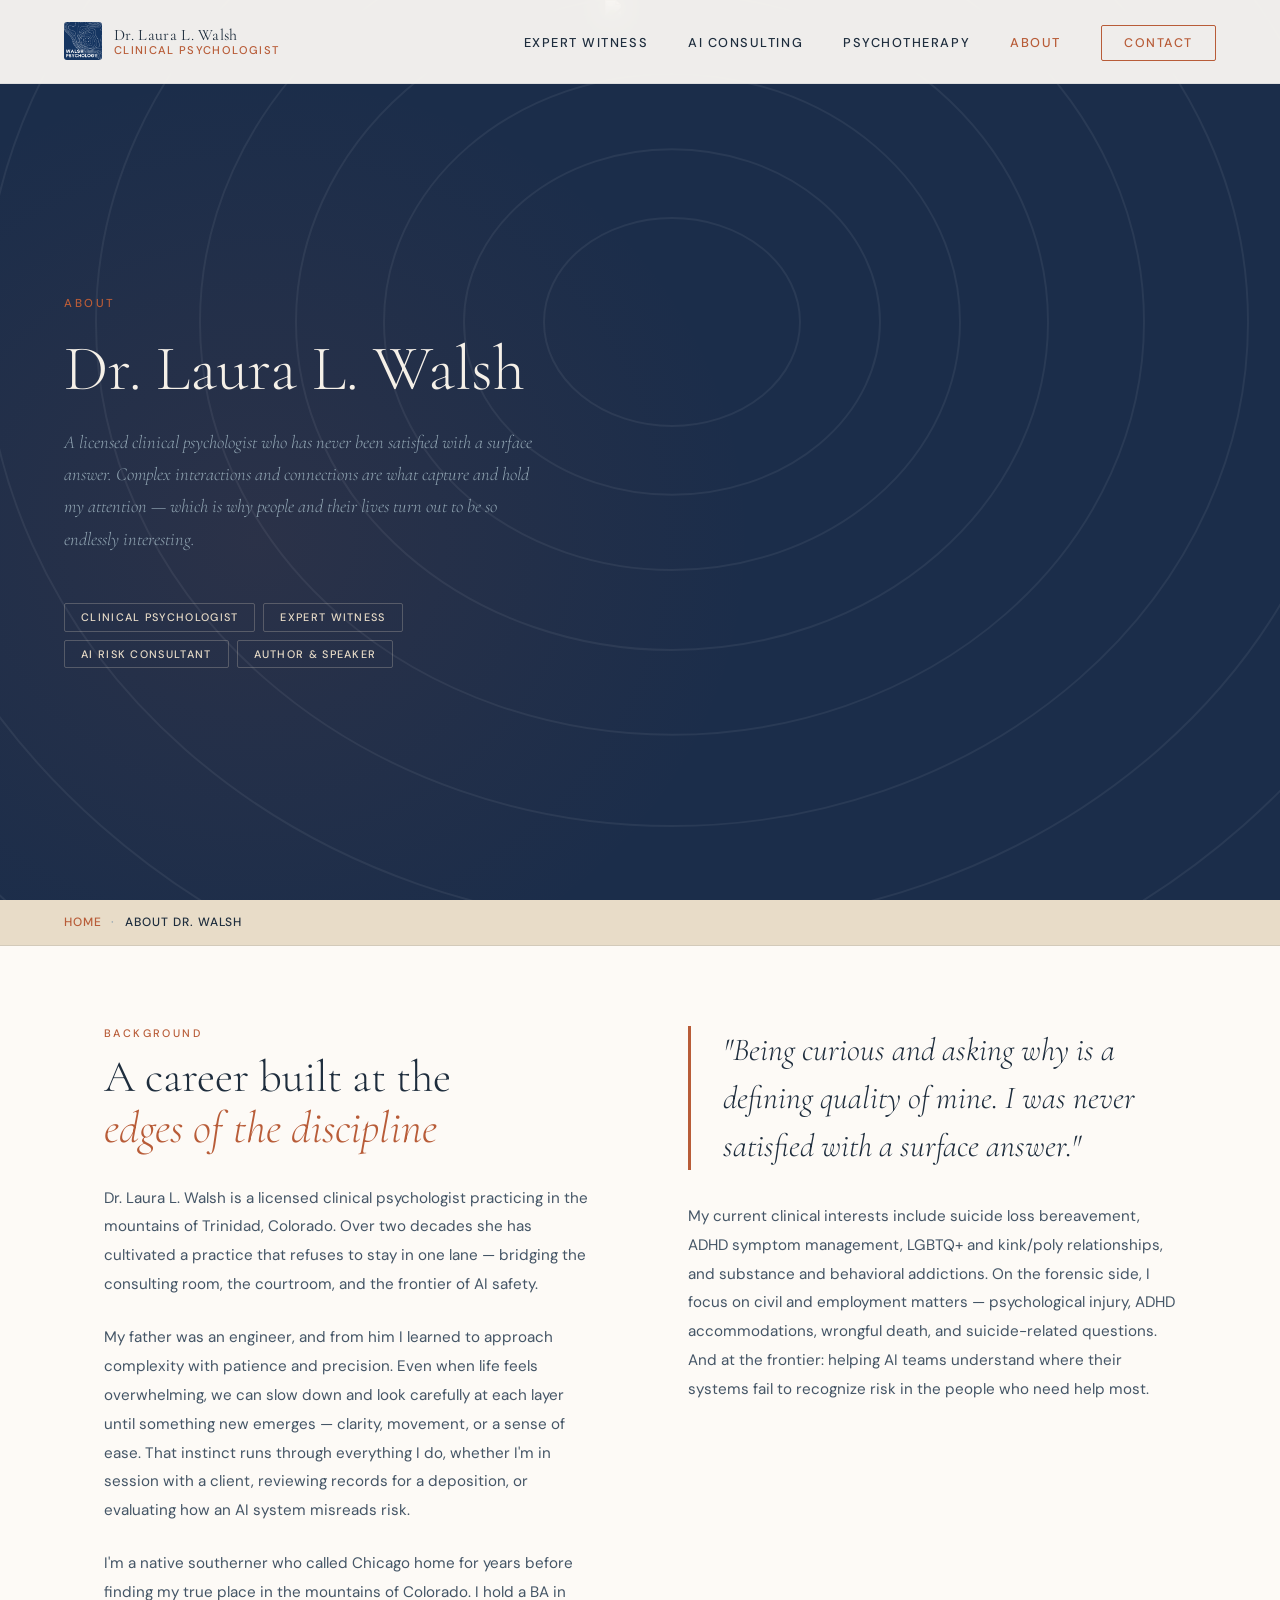
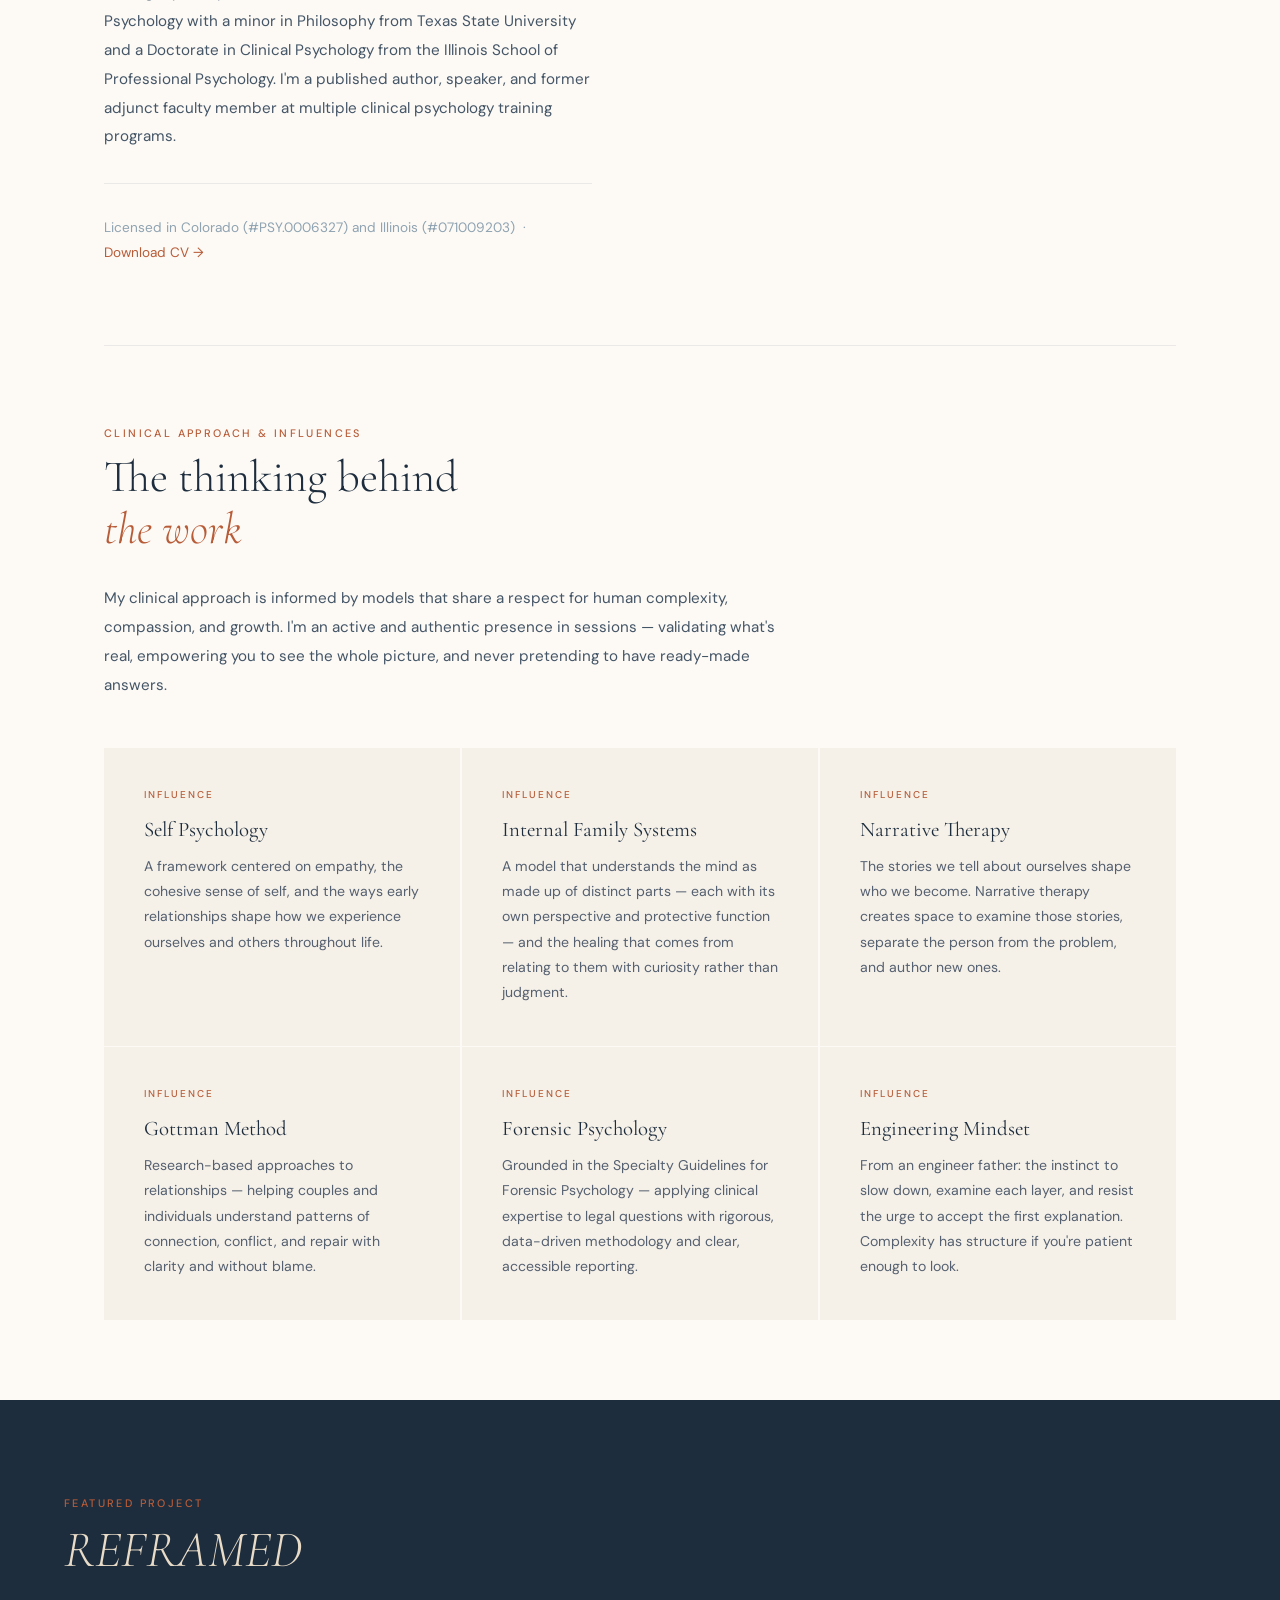
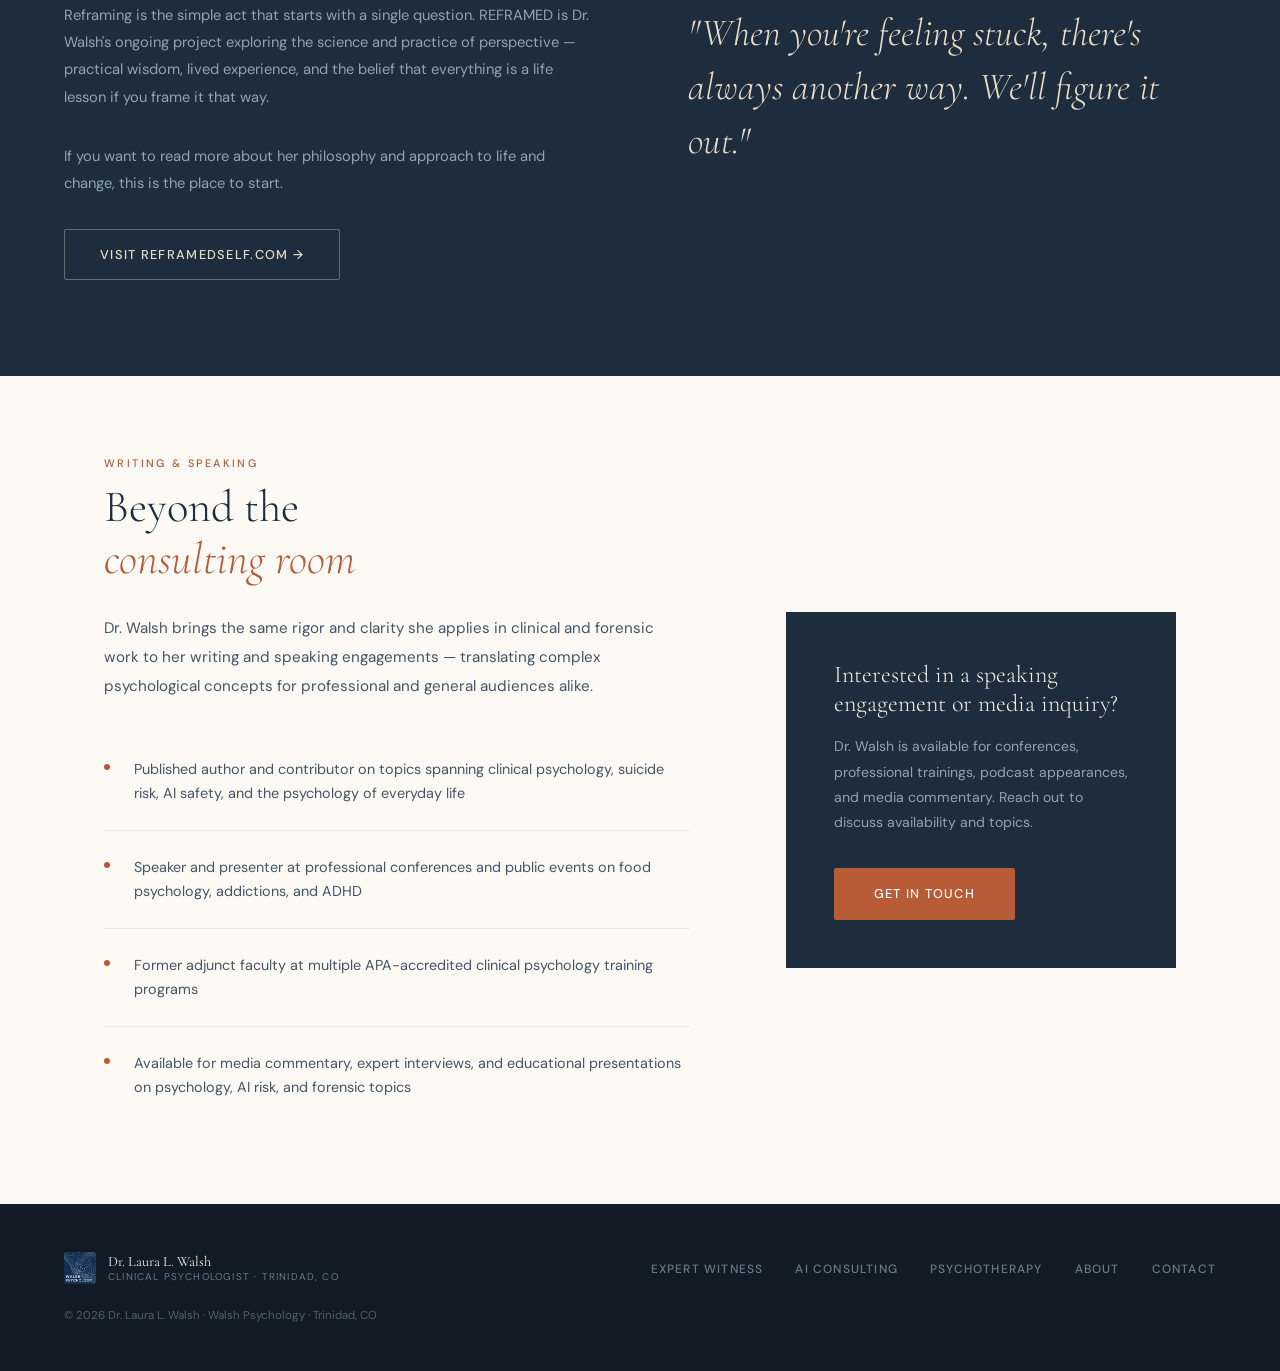
==== commit 508b97d8: "Fix meta description and update image formats Updated meta tags for better SEO and image format." ====
--- a/about.html
+++ b/about.html
@@ -5,18 +5,18 @@
   <meta name="viewport" content="width=device-width, initial-scale=1.0">
   <meta name="theme-color" content="#1b2d4a">
   <title>About Dr. Laura L. Walsh | Clinical Psychologist</title>
-  <meta name="description" content="About Dr. Laura L. Walsh — licensed clinical psychologist, expert witness, and AI risk consultant in Trinidad, Colorado. 20+ years of clinical experience across psychology, law, and AI safety.">
+  <meta name="description" content="About Dr. Laura L. Walsh â licensed clinical psychologist, expert witness, and AI risk consultant in Trinidad, Colorado. 20+ years of clinical experience across psychology, law, and AI safety.">
   <link rel="canonical" href="https://walshpsychology.com/about.html">
   <meta property="og:type" content="website">
   <meta property="og:url" content="https://walshpsychology.com/about.html">
   <meta property="og:title" content="About Dr. Laura L. Walsh | Clinical Psychologist">
   <meta property="og:description" content="Licensed clinical psychologist, expert witness, and AI risk consultant with 20+ years of experience. Background, clinical approach, and speaking engagements.">
-  <meta property="og:image" content="https://walshpsychology.com/laura_square_headshot.jpg">
+  <meta property="og:image" content="https://walshpsychology.com/laura_square_headshot.webp">
   <meta name="twitter:card" content="summary_large_image">
   <meta name="twitter:site" content="@walshpsychology">
   <meta name="twitter:title" content="About Dr. Laura L. Walsh | Clinical Psychologist">
   <meta name="twitter:description" content="Licensed clinical psychologist, expert witness, and AI risk consultant with 20+ years of experience in Trinidad, Colorado.">
-  <meta name="twitter:image" content="https://walshpsychology.com/laura_square_headshot.jpg">
+  <meta name="twitter:image" content="https://walshpsychology.com/laura_square_headshot.webp">
   <link rel="icon" type="image/svg+xml" href="favicon.svg">
   <link rel="icon" type="image/png" href="walsh_logo_final.png">
   <link rel="preconnect" href="https://fonts.googleapis.com">
@@ -72,7 +72,34 @@
     .reframed{padding:4rem 1.5rem}
   }
   </style>
-</head>
+
+    <script type="application/ld+json">
+{
+  "@context": "https://schema.org",
+  "@type": "Person",
+  "name": "Dr. Laura L. Walsh",
+  "jobTitle": "Licensed Clinical Psychologist",
+  "description": "Dr. Laura L. Walsh is a licensed clinical psychologist, expert witness, and AI risk consultant based in Trinidad, Colorado.",
+  "url": "https://walshpsychology.com/about.html",
+  "sameAs": [
+    "https://walshpsychology.com/"
+  ],
+  "address": {
+    "@type": "PostalAddress",
+    "addressLocality": "Trinidad",
+    "addressRegion": "CO",
+    "addressCountry": "US"
+  },
+  "knowsAbout": [
+    "Clinical Psychology",
+    "Forensic Psychology",
+    "AI Risk Assessment",
+    "ADHD",
+    "Expert Witness Testimony"
+  ]
+}
+    </script>
+  </head>
 <body>
 <nav aria-label="Main navigation">
   <a href="index.html" class="nav-logo">
@@ -88,6 +115,7 @@
   </ul>
   <button class="nav-hamburger" id="hamburgerBtn" onclick="toggleMobileMenu()" aria-label="Open navigation menu" aria-expanded="false" aria-controls="mobileMenu"><span></span><span></span><span></span></button>
 </nav>
+  <main>
 <div class="mobile-menu" id="mobileMenu" role="dialog" aria-modal="true" aria-label="Navigation menu">
   <a href="forensic.html" onclick="closeMobileMenu()">Expert Witness</a>
   <a href="ai.html" onclick="closeMobileMenu()">AI Consulting</a>
@@ -176,12 +204,13 @@
       <div class="speaking-cta">
         <h3>Interested in a speaking engagement or media inquiry?</h3>
         <p>Dr. Walsh is available for conferences, professional trainings, podcast appearances, and media commentary. Reach out to discuss availability and topics.</p>
-        <a href="mailto:laura@walshpsych.net?subject=Speaking%20%2F%20Media%20Inquiry" class="btn-terra" aria-label="Email Dr. Walsh about speaking or media inquiries">Get in Touch</a>
+        <a href="mailto:laura@walshpsychology.com?subject=Speaking%20%2F%20Media%20Inquiry" class="btn-terra" aria-label="Email Dr. Walsh about speaking or media inquiries">Get in Touch</a>
       </div>
     </div>
   </section>
 </div>
-<footer>
+</main>
+  <footer>
   <div class="footer-logo">
     <img src="walsh_logo_final.png" alt="Walsh Psychology" width="32" height="32" style="height:32px;width:32px;object-fit:cover;border-radius:3px;opacity:.8;">
     <div class="footer-logo-text">Dr. Laura L. Walsh<span>Clinical Psychologist &middot; Trinidad, CO</span></div>
--- a/styles.css
+++ b/styles.css
@@ -0,0 +1,237 @@
+/* ═══════════════════════════════════════════════════════
+   Walsh Psychology — Shared Stylesheet
+   styles.css
+   ═══════════════════════════════════════════════════════ */
+
+:root {
+  --slate: #1e2d3d;
+  --deep: #111b26;
+  --terra: #b85c38;
+  --sand: #e8dcc8;
+  --cream: #f5f0e8;
+  --mist: #8fa3b1;
+  --white: #fdfaf6;
+  --serif: 'Cormorant Garamond', Georgia, serif;
+  --sans: 'DM Sans', sans-serif;
+}
+
+*, *::before, *::after { box-sizing: border-box; margin: 0; padding: 0; }
+html { scroll-behavior: smooth; }
+body { font-family: var(--sans); background: var(--white); color: var(--slate); overflow-x: hidden; }
+
+/* ─── TOPO BG ─────────────────────────────────────── */
+.topo-bg {
+  position: absolute; inset: 0; pointer-events: none; opacity: 0.06;
+  background-image: url("data:image/svg+xml,%3Csvg xmlns='http://www.w3.org/2000/svg' width='800' height='800' viewBox='0 0 800 800'%3E%3Cg fill='none' stroke='%23ffffff' stroke-width='1.2'%3E%3Cellipse cx='420' cy='320' rx='80' ry='65'/%3E%3Cellipse cx='420' cy='320' rx='130' ry='108'/%3E%3Cellipse cx='420' cy='320' rx='180' ry='155'/%3E%3Cellipse cx='420' cy='320' rx='235' ry='205'/%3E%3Cellipse cx='420' cy='320' rx='295' ry='258'/%3E%3Cellipse cx='420' cy='320' rx='360' ry='315'/%3E%3Cellipse cx='420' cy='320' rx='430' ry='378'/%3E%3Cellipse cx='420' cy='320' rx='505' ry='445'/%3E%3Cellipse cx='420' cy='320' rx='585' ry='515'/%3E%3Cellipse cx='420' cy='320' rx='670' ry='590'/%3E%3C/g%3E%3C/svg%3E");
+  background-size: cover; background-position: center;
+}
+
+/* ─── NAV (main navigation only) ─────────────────── */
+nav[aria-label="Main navigation"] {
+  position: fixed; top: 0; left: 0; right: 0; z-index: 100;
+  display: flex; align-items: center; justify-content: space-between;
+  padding: 1.4rem 4rem;
+  background: rgba(253,250,246,0.94); backdrop-filter: blur(12px);
+  border-bottom: 1px solid rgba(30,45,61,0.08);
+  transition: padding 0.3s ease;
+  flex-wrap: nowrap;
+}
+
+/* Prevent footer nav from inheriting fixed positioning */
+footer nav { position: static; all: unset; }
+
+.nav-logo {
+  display: flex; align-items: center; gap: 0.75rem; text-decoration: none;
+  flex-shrink: 0; min-height: 38px;
+}
+.nav-logo img {
+  display: block; height: 38px; width: 38px; min-width: 38px;
+  object-fit: cover; border-radius: 3px; flex-shrink: 0;
+}
+.nav-logo-text {
+  font-family: var(--serif); font-size: 1rem; font-weight: 400;
+  color: var(--slate); letter-spacing: 0.02em; line-height: 1.15;
+  white-space: nowrap;
+}
+.nav-logo-text span {
+  color: var(--terra); display: block; font-size: 0.7rem;
+  letter-spacing: 0.12em; text-transform: uppercase;
+  font-family: var(--sans); font-weight: 500;
+}
+.nav-links { display: flex; gap: 2.5rem; list-style: none; margin-left: auto; }
+.nav-links a {
+  font-family: var(--sans); font-size: 0.8rem; font-weight: 500;
+  letter-spacing: 0.12em; text-transform: uppercase;
+  color: var(--slate); text-decoration: none; transition: color 0.2s;
+}
+.nav-links a:hover, .nav-links a.active { color: var(--terra); }
+.nav-cta {
+  font-size: 0.78rem !important; padding: 0.55rem 1.4rem;
+  border: 1.5px solid var(--terra); border-radius: 2px; color: var(--terra) !important;
+}
+.nav-cta:hover { background: var(--terra); color: var(--white) !important; }
+
+/* ─── HAMBURGER ───────────────────────────────────── */
+.nav-hamburger {
+  display: none; flex-direction: column; gap: 5px; cursor: pointer;
+  padding: 4px; background: none; border: none; z-index: 200;
+}
+.nav-hamburger span {
+  display: block; width: 24px; height: 2px; background: var(--slate);
+  transition: all 0.3s ease; border-radius: 2px;
+}
+.nav-hamburger.open span:nth-child(1) { transform: translateY(7px) rotate(45deg); }
+.nav-hamburger.open span:nth-child(2) { opacity: 0; }
+.nav-hamburger.open span:nth-child(3) { transform: translateY(-7px) rotate(-45deg); }
+
+/* ─── MOBILE MENU ────────────────────────────────── */
+.mobile-menu {
+  display: none; position: fixed; inset: 0;
+  background: rgba(27,45,74,0.98); z-index: 150;
+  flex-direction: column; align-items: center; justify-content: center; gap: 2.5rem;
+}
+.mobile-menu.open { display: flex; }
+.mobile-menu a {
+  font-family: var(--serif); font-size: 2rem; font-weight: 300;
+  color: var(--cream); text-decoration: none; letter-spacing: 0.04em; transition: color 0.2s;
+}
+.mobile-menu a:hover { color: var(--terra); }
+.mobile-menu .mobile-cta {
+  font-family: var(--sans); font-size: 0.85rem; font-weight: 500;
+  letter-spacing: 0.12em; text-transform: uppercase;
+  padding: 0.8rem 2rem; border: 1.5px solid var(--terra); color: var(--terra); border-radius: 2px;
+}
+
+/* ─── BREADCRUMB ──────────────────────────────────── */
+.breadcrumb {
+  background: var(--sand); padding: 0.9rem 4rem;
+  display: flex; align-items: center; gap: 0.6rem;
+  font-size: 0.75rem; font-weight: 500; letter-spacing: 0.08em;
+  text-transform: uppercase; color: var(--slate);
+  border-bottom: 1px solid rgba(30,45,61,0.1);
+}
+.breadcrumb a { color: var(--terra); text-decoration: none; }
+.breadcrumb a:hover { text-decoration: underline; }
+.breadcrumb-sep { color: var(--mist); }
+
+/* ─── LAYOUT ──────────────────────────────────────── */
+.content-wrap { max-width: 1200px; margin: 0 auto; padding: 0 4rem; }
+.section { padding: 5rem 0; border-bottom: 1px solid rgba(30,45,61,0.08); }
+.section:last-child { border-bottom: none; }
+
+/* ─── TYPOGRAPHY ─────────────────────────────────── */
+.section-label {
+  font-size: 0.68rem; font-weight: 500; letter-spacing: 0.22em;
+  text-transform: uppercase; color: var(--terra); display: block; margin-bottom: 0.75rem;
+}
+.section-header { display: flex; align-items: baseline; gap: 1.5rem; margin-bottom: 4.5rem; }
+.section-rule { flex: 1; height: 1px; background: rgba(30,45,61,0.12); }
+.section-title {
+  font-family: var(--serif); font-size: clamp(2rem, 3.5vw, 3rem);
+  font-weight: 300; color: var(--slate); line-height: 1.15; margin-bottom: 1.8rem;
+}
+.section-title em { font-style: italic; color: var(--terra); }
+.section-body {
+  font-size: 0.95rem; line-height: 1.9; color: #445566;
+  max-width: 680px; margin-bottom: 1.5rem;
+}
+
+/* ─── BUTTONS ────────────────────────────────────── */
+.btn-primary {
+  font-family: var(--sans); font-size: 0.8rem; font-weight: 500;
+  letter-spacing: 0.1em; text-transform: uppercase;
+  padding: 1rem 2.2rem; background: var(--terra); color: var(--white);
+  text-decoration: none; border-radius: 2px; display: inline-block;
+  transition: background 0.25s, transform 0.2s;
+}
+.btn-primary:hover { background: #a04d2f; transform: translateY(-1px); }
+
+.btn-outline {
+  font-family: var(--sans); font-size: 0.8rem; font-weight: 500;
+  letter-spacing: 0.1em; text-transform: uppercase;
+  padding: 1rem 2.2rem; border: 1.5px solid rgba(232,220,200,0.4);
+  color: var(--sand); text-decoration: none; border-radius: 2px;
+  display: inline-block; transition: border-color 0.25s, color 0.25s;
+}
+.btn-outline:hover { border-color: var(--sand); color: var(--white); }
+
+.btn-secondary {
+  font-family: var(--sans); font-size: 0.8rem; font-weight: 500;
+  letter-spacing: 0.1em; text-transform: uppercase;
+  padding: 1rem 2.2rem; border: 1.5px solid rgba(30,45,61,0.25);
+  color: var(--slate); text-decoration: none; border-radius: 2px;
+  display: inline-block; transition: all 0.25s;
+}
+.btn-secondary:hover { border-color: var(--slate); background: var(--slate); color: var(--white); }
+
+.btn-light {
+  font-family: var(--sans); font-size: 0.8rem; font-weight: 500;
+  letter-spacing: 0.1em; text-transform: uppercase;
+  padding: 1rem 2.2rem; border: 1.5px solid rgba(232,220,200,0.35);
+  color: var(--sand); text-decoration: none; border-radius: 2px;
+  display: inline-block; transition: all 0.25s;
+}
+.btn-light:hover { border-color: var(--sand); color: var(--white); }
+
+.btn-terra {
+  font-family: var(--sans); font-size: 0.8rem; font-weight: 500;
+  letter-spacing: 0.1em; text-transform: uppercase;
+  padding: 1.1rem 2.5rem; background: var(--terra); color: var(--white);
+  text-decoration: none; border-radius: 2px; display: inline-block;
+  transition: all 0.25s; text-align: center;
+}
+.btn-terra:hover { background: #a04d2f; }
+
+.btn-white {
+  font-family: var(--sans); font-size: 0.8rem; font-weight: 500;
+  letter-spacing: 0.1em; text-transform: uppercase;
+  padding: 1rem 2.5rem; background: var(--white); color: var(--terra);
+  text-decoration: none; border-radius: 2px; display: inline-block;
+  transition: all 0.25s;
+}
+.btn-white:hover { background: var(--slate); color: var(--white); }
+
+.btn-outline-white {
+  font-family: var(--sans); font-size: 0.8rem; font-weight: 500;
+  letter-spacing: 0.1em; text-transform: uppercase;
+  padding: 1rem 2.5rem; border: 1.5px solid rgba(255,255,255,0.5);
+  color: var(--white); text-decoration: none; border-radius: 2px;
+  display: inline-block; transition: all 0.25s;
+}
+.btn-outline-white:hover { border-color: var(--white); background: rgba(255,255,255,0.1); }
+
+/* ─── FOOTER ──────────────────────────────────────── */
+footer {
+  background: var(--deep); padding: 3rem 4rem;
+  display: flex; align-items: center; justify-content: space-between;
+  flex-wrap: wrap; gap: 1.5rem;
+}
+.footer-logo { display: flex; align-items: center; gap: 0.75rem; }
+.footer-logo img { height: 32px; width: 32px; object-fit: cover; border-radius: 3px; opacity: 0.8; }
+.footer-logo-text { font-family: var(--serif); font-size: 0.9rem; color: var(--cream); }
+.footer-logo-text span {
+  display: block; font-family: var(--sans); font-size: 0.62rem;
+  letter-spacing: 0.12em; text-transform: uppercase; color: var(--mist); opacity: 0.7;
+}
+.footer-nav { list-style: none; display: flex; gap: 2rem; }
+.footer-nav a {
+  font-size: 0.75rem; font-weight: 500; letter-spacing: 0.1em; text-transform: uppercase;
+  color: var(--mist); text-decoration: none; opacity: 0.7; transition: opacity 0.2s;
+}
+.footer-nav a:hover { opacity: 1; }
+.footer-copy { font-size: 0.72rem; color: var(--mist); opacity: 0.5; }
+
+/* ─── ANIMATIONS ─────────────────────────────────── */
+@keyframes fadeUp { from { opacity: 0; transform: translateY(20px); } to { opacity: 1; transform: translateY(0); } }
+@keyframes fadeIn { from { opacity: 0; } to { opacity: 1; } }
+
+/* ─── RESPONSIVE ─────────────────────────────────── */
+@media (max-width: 900px) {
+  nav[aria-label="Main navigation"] { padding: 1rem 1.5rem; }
+  .nav-links { display: none; }
+  .nav-hamburger { display: flex; }
+  .breadcrumb { padding: 0.9rem 1.5rem; }
+  .content-wrap { padding: 0 1.5rem; }
+  footer { flex-direction: column; align-items: flex-start; padding: 2.5rem 1.5rem; }
+  .footer-nav { flex-wrap: wrap; gap: 1rem; }
+}
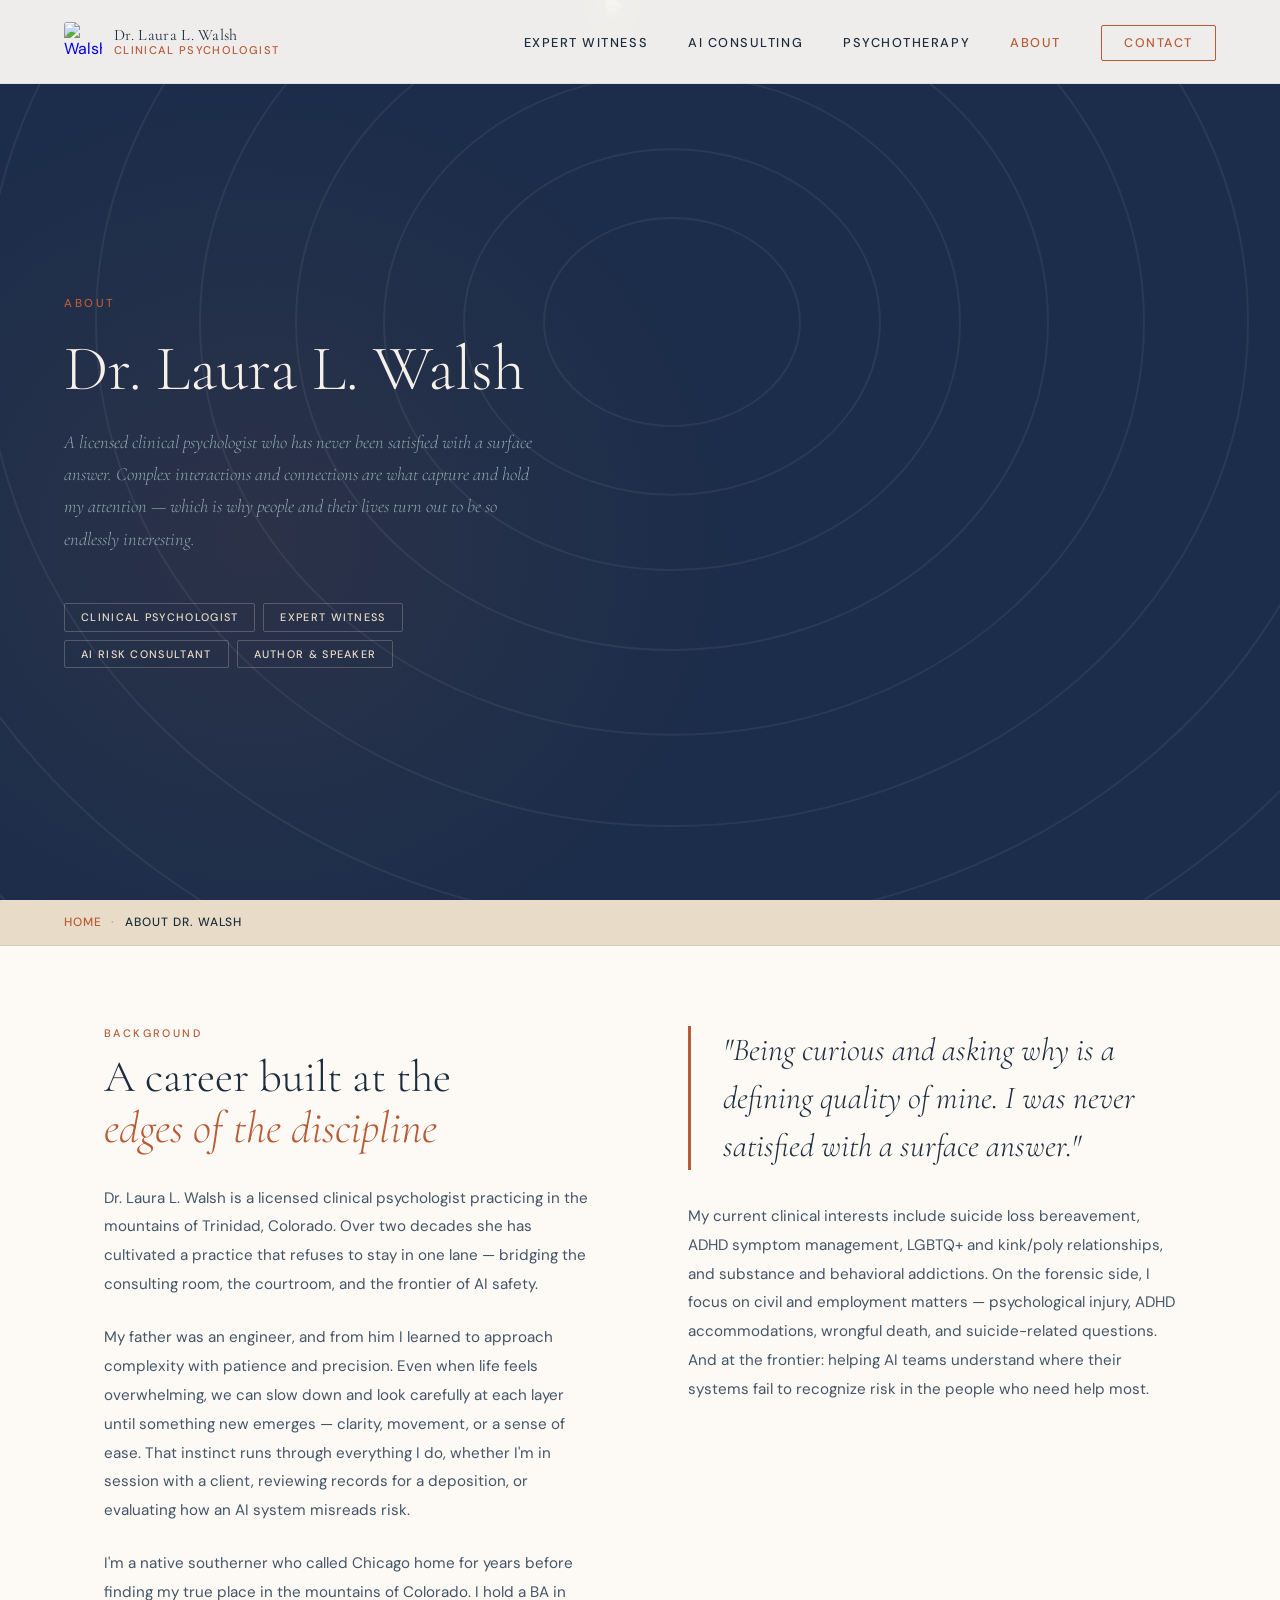
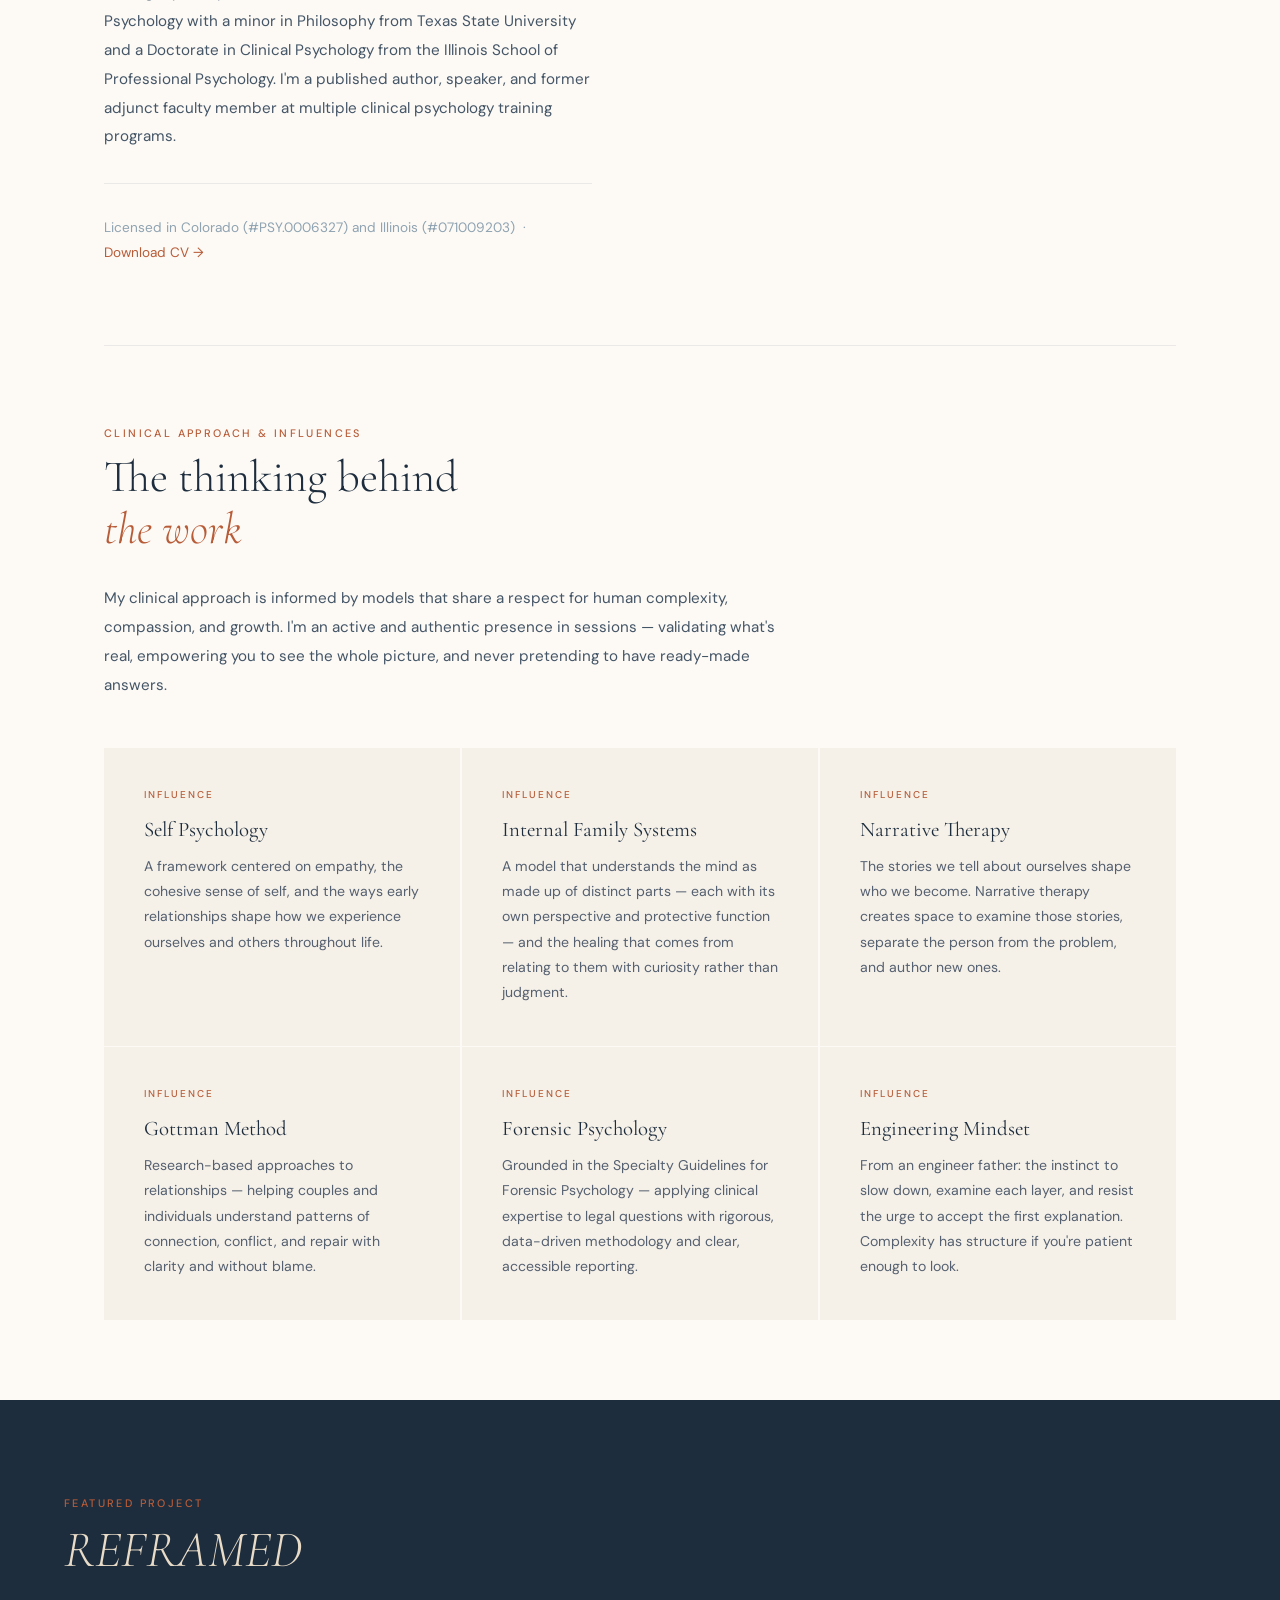
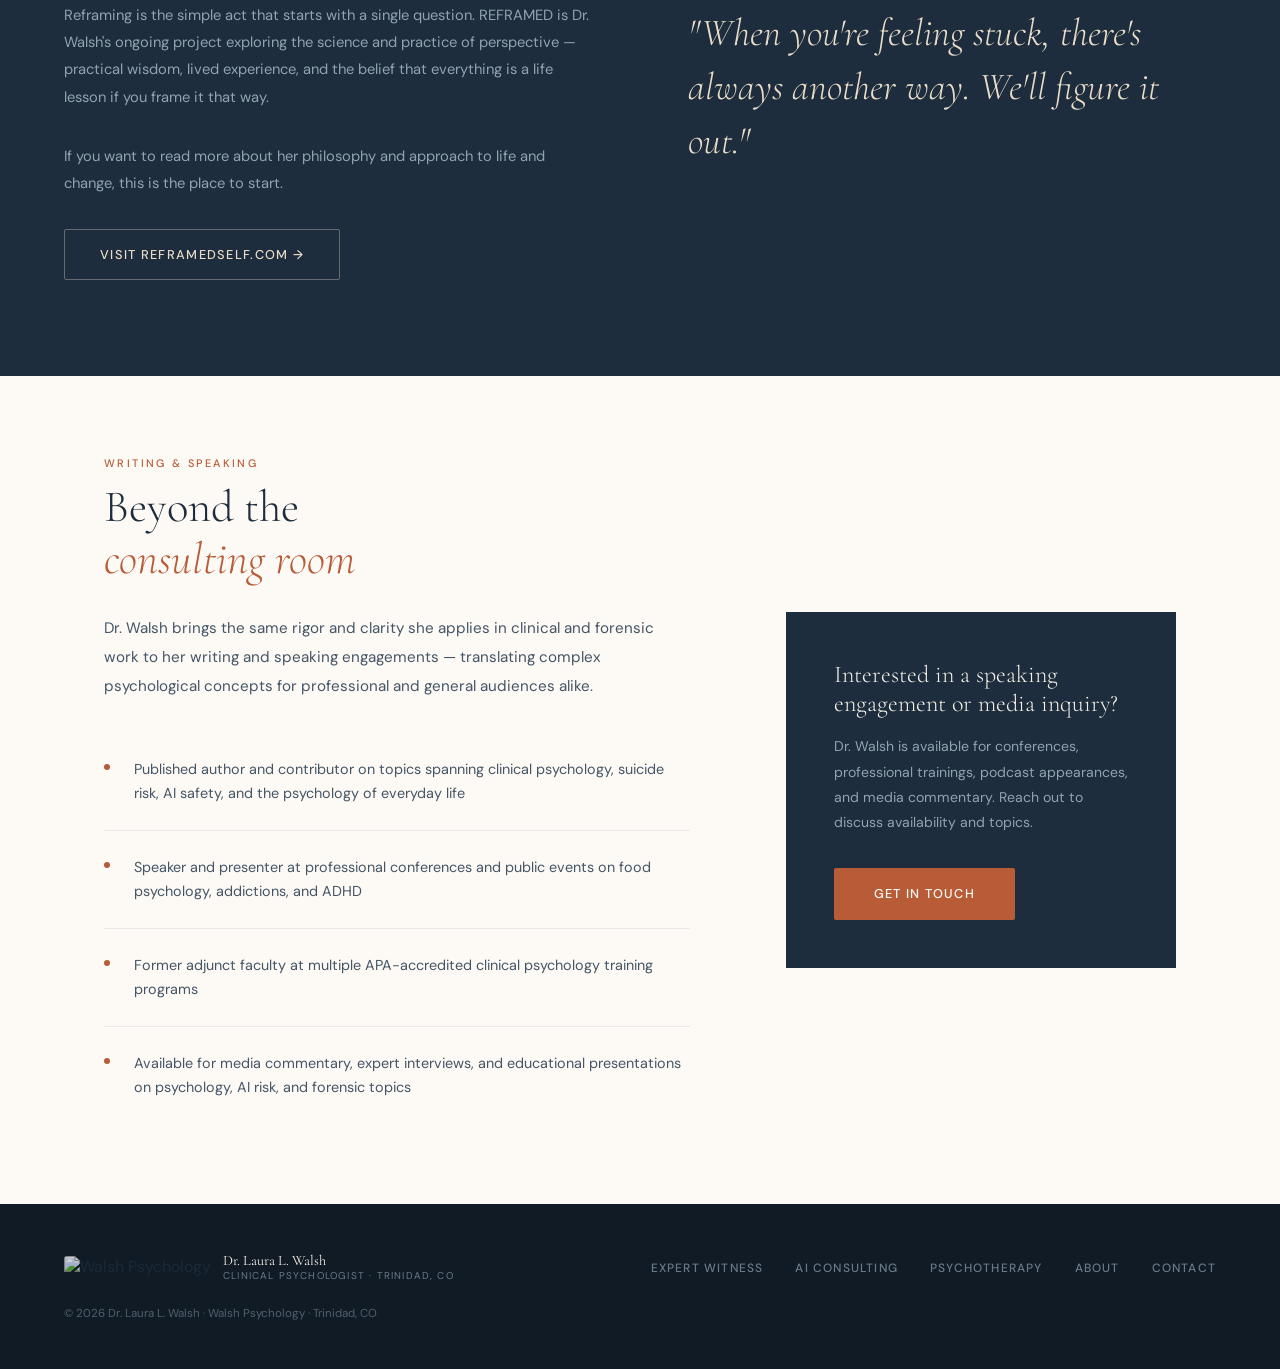
==== commit 138506d6: "Use picture elements with WebP source for logo images" ====
--- a/about.html
+++ b/about.html
@@ -5,7 +5,7 @@
   <meta name="viewport" content="width=device-width, initial-scale=1.0">
   <meta name="theme-color" content="#1b2d4a">
   <title>About Dr. Laura L. Walsh | Clinical Psychologist</title>
-  <meta name="description" content="About Dr. Laura L. Walsh â licensed clinical psychologist, expert witness, and AI risk consultant in Trinidad, Colorado. 20+ years of clinical experience across psychology, law, and AI safety.">
+  <meta name="description" content="About Dr. Laura L. Walsh Ã¢ÂÂ licensed clinical psychologist, expert witness, and AI risk consultant in Trinidad, Colorado. 20+ years of clinical experience across psychology, law, and AI safety.">
   <link rel="canonical" href="https://walshpsychology.com/about.html">
   <meta property="og:type" content="website">
   <meta property="og:url" content="https://walshpsychology.com/about.html">
@@ -103,7 +103,7 @@
 <body>
 <nav aria-label="Main navigation">
   <a href="index.html" class="nav-logo">
-    <img src="walsh_logo_final.png" alt="Walsh Psychology" width="38" height="38" style="height:38px;width:38px;object-fit:cover;border-radius:3px;">
+    <picture><source srcset="walsh_logo_final.webp" type="image/webp"><img src="walsh_logo_final.png" alt="Walsh Psychology" width="38" height="38" style="height:38px;width:38px;object-fit:cover;border-radius:3px;"></picture>
     <div class="nav-logo-text">Dr. Laura L. Walsh<span>Clinical Psychologist</span></div>
   </a>
   <ul class="nav-links">
@@ -212,7 +212,7 @@
 </main>
   <footer>
   <div class="footer-logo">
-    <img src="walsh_logo_final.png" alt="Walsh Psychology" width="32" height="32" style="height:32px;width:32px;object-fit:cover;border-radius:3px;opacity:.8;">
+    <picture><source srcset="walsh_logo_final.webp" type="image/webp"><img src="walsh_logo_final.png" alt="Walsh Psychology" width="32" height="32" style="height:32px;width:32px;object-fit:cover;border-radius:3px;opacity:.8;"></picture>
     <div class="footer-logo-text">Dr. Laura L. Walsh<span>Clinical Psychologist &middot; Trinidad, CO</span></div>
   </div>
   <nav aria-label="Footer navigation">
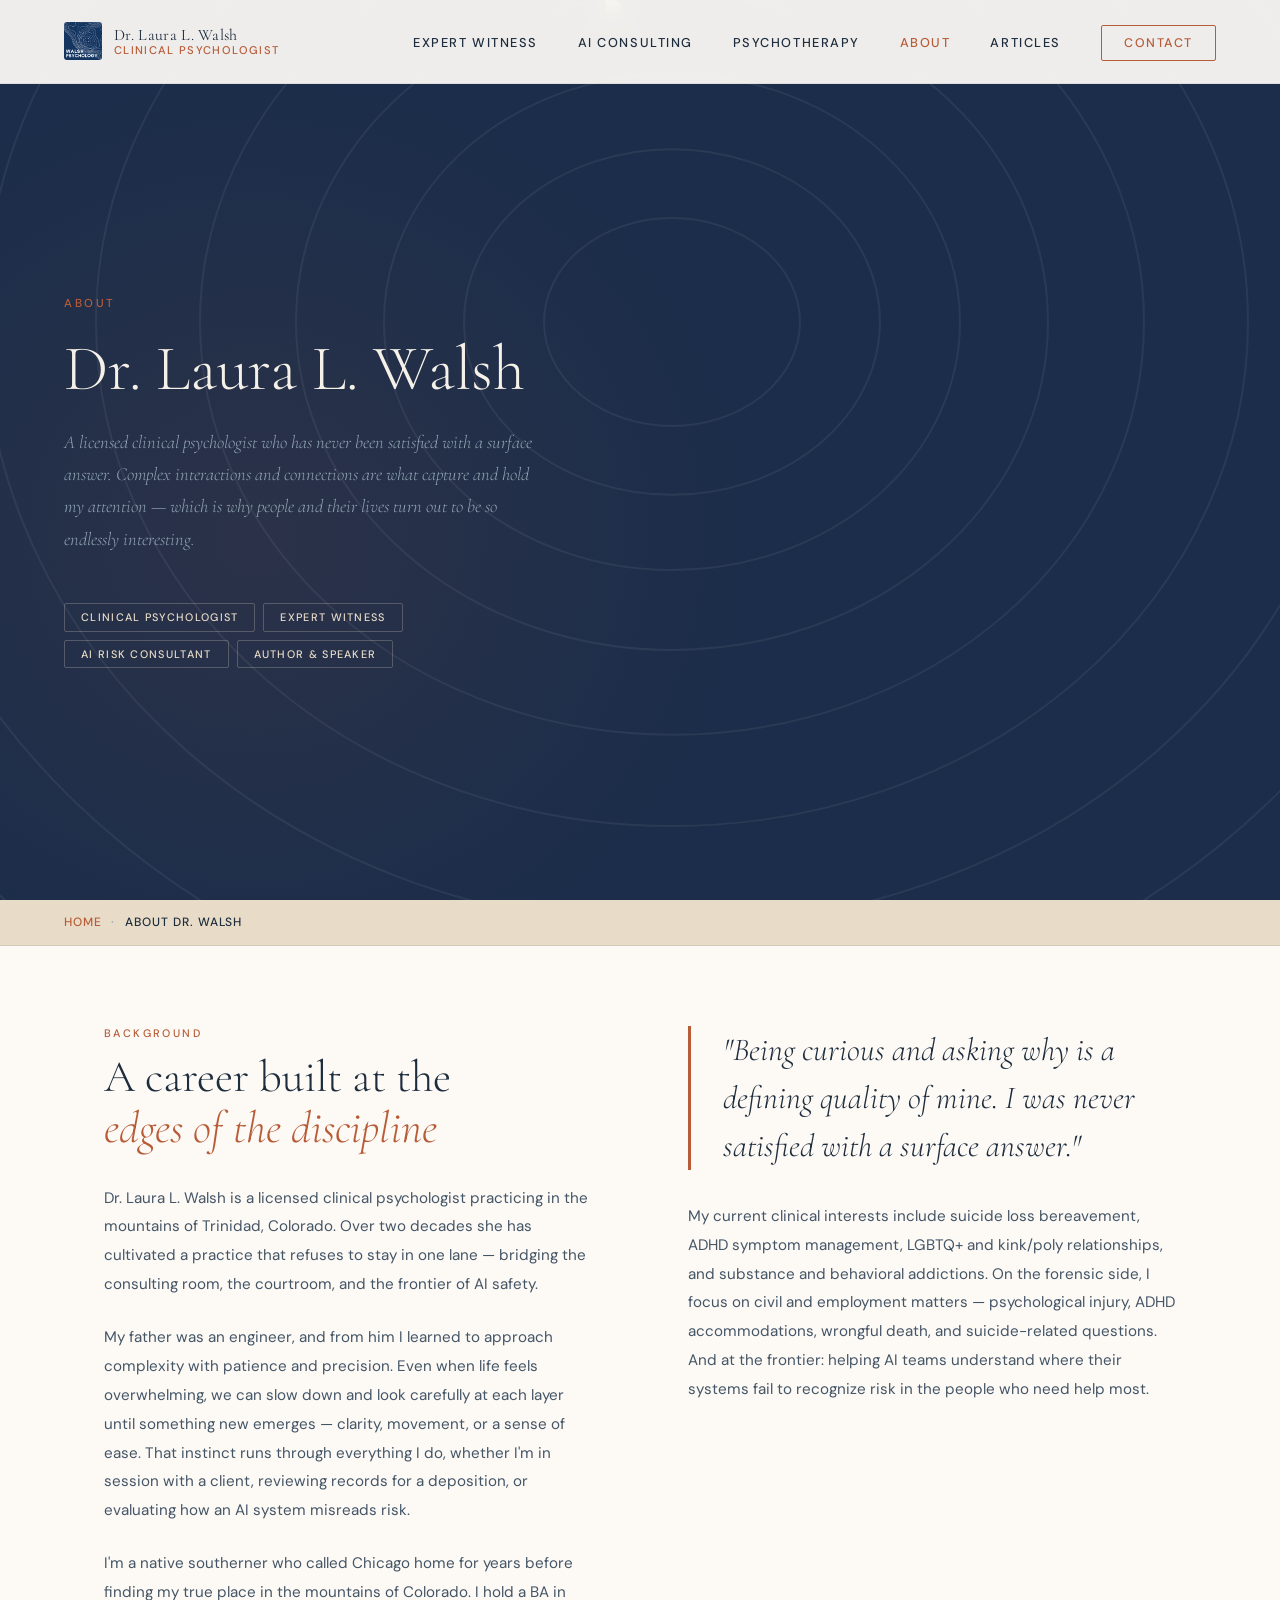
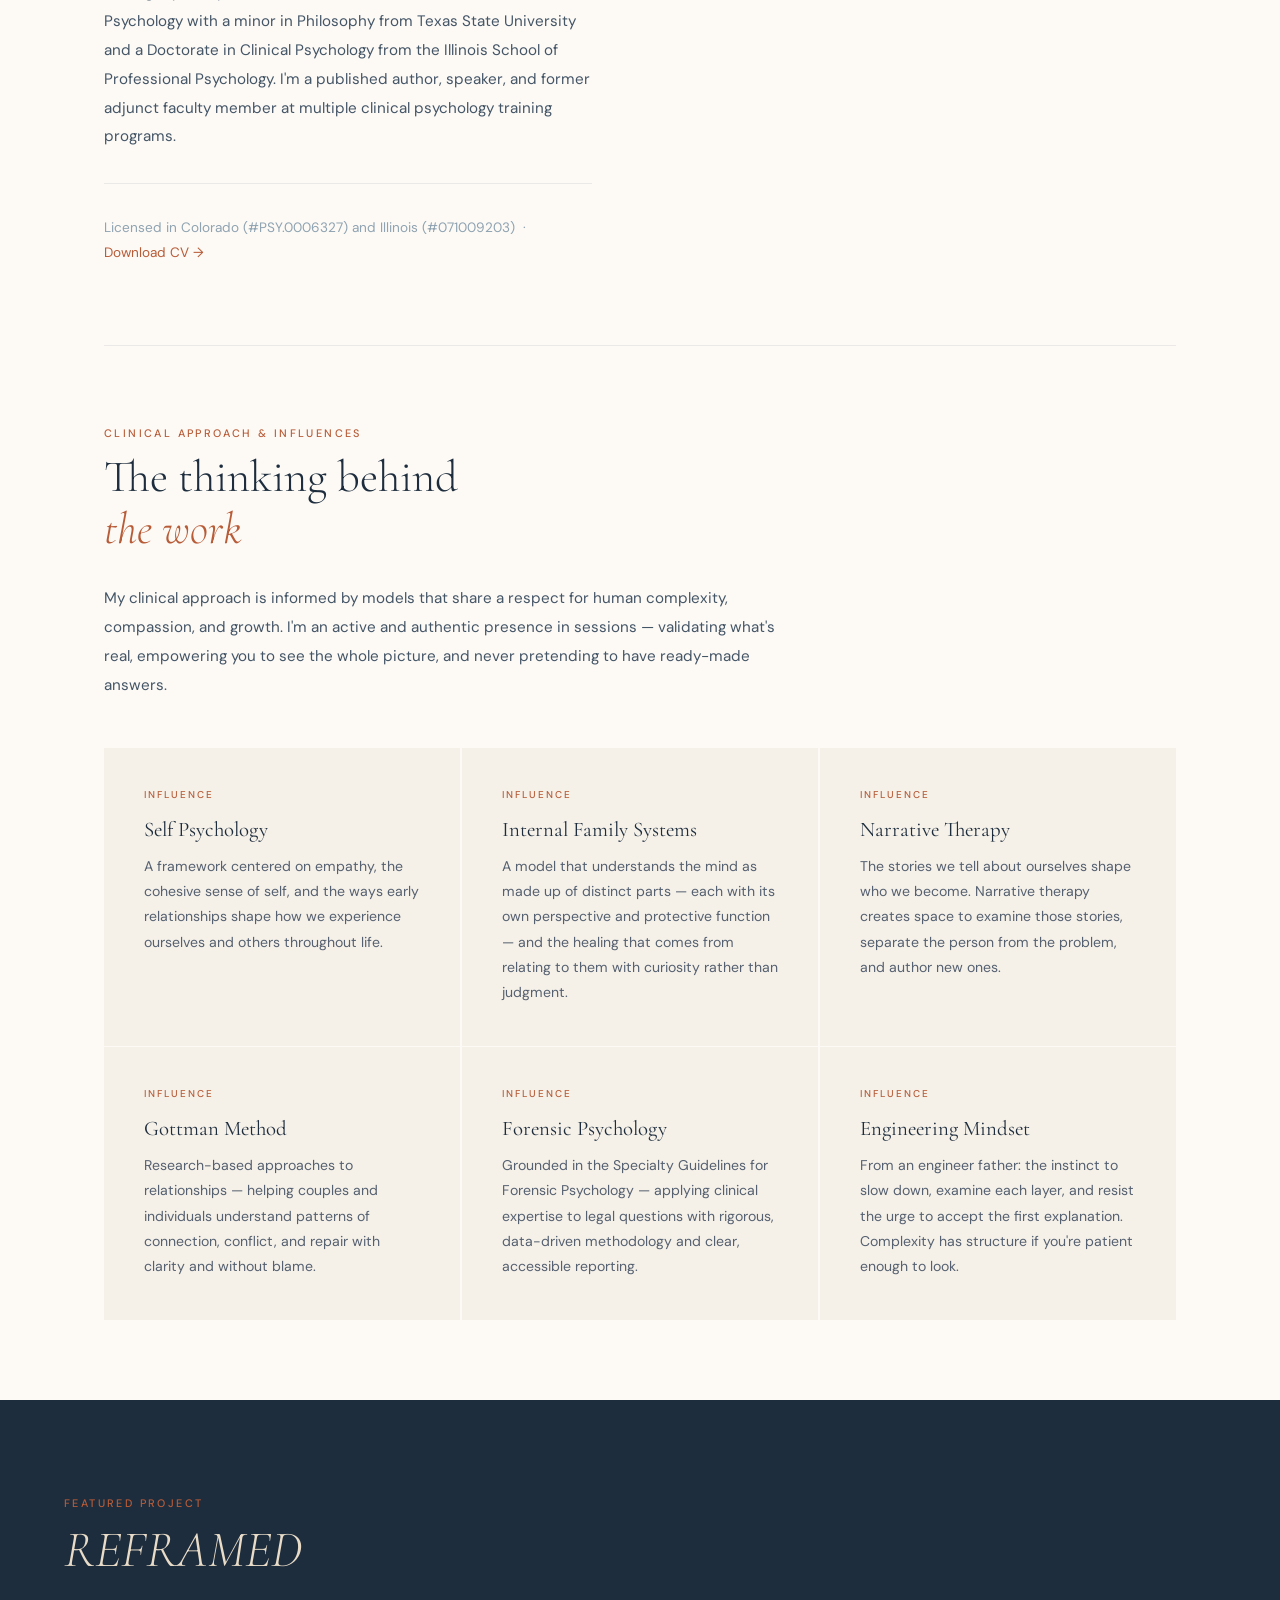
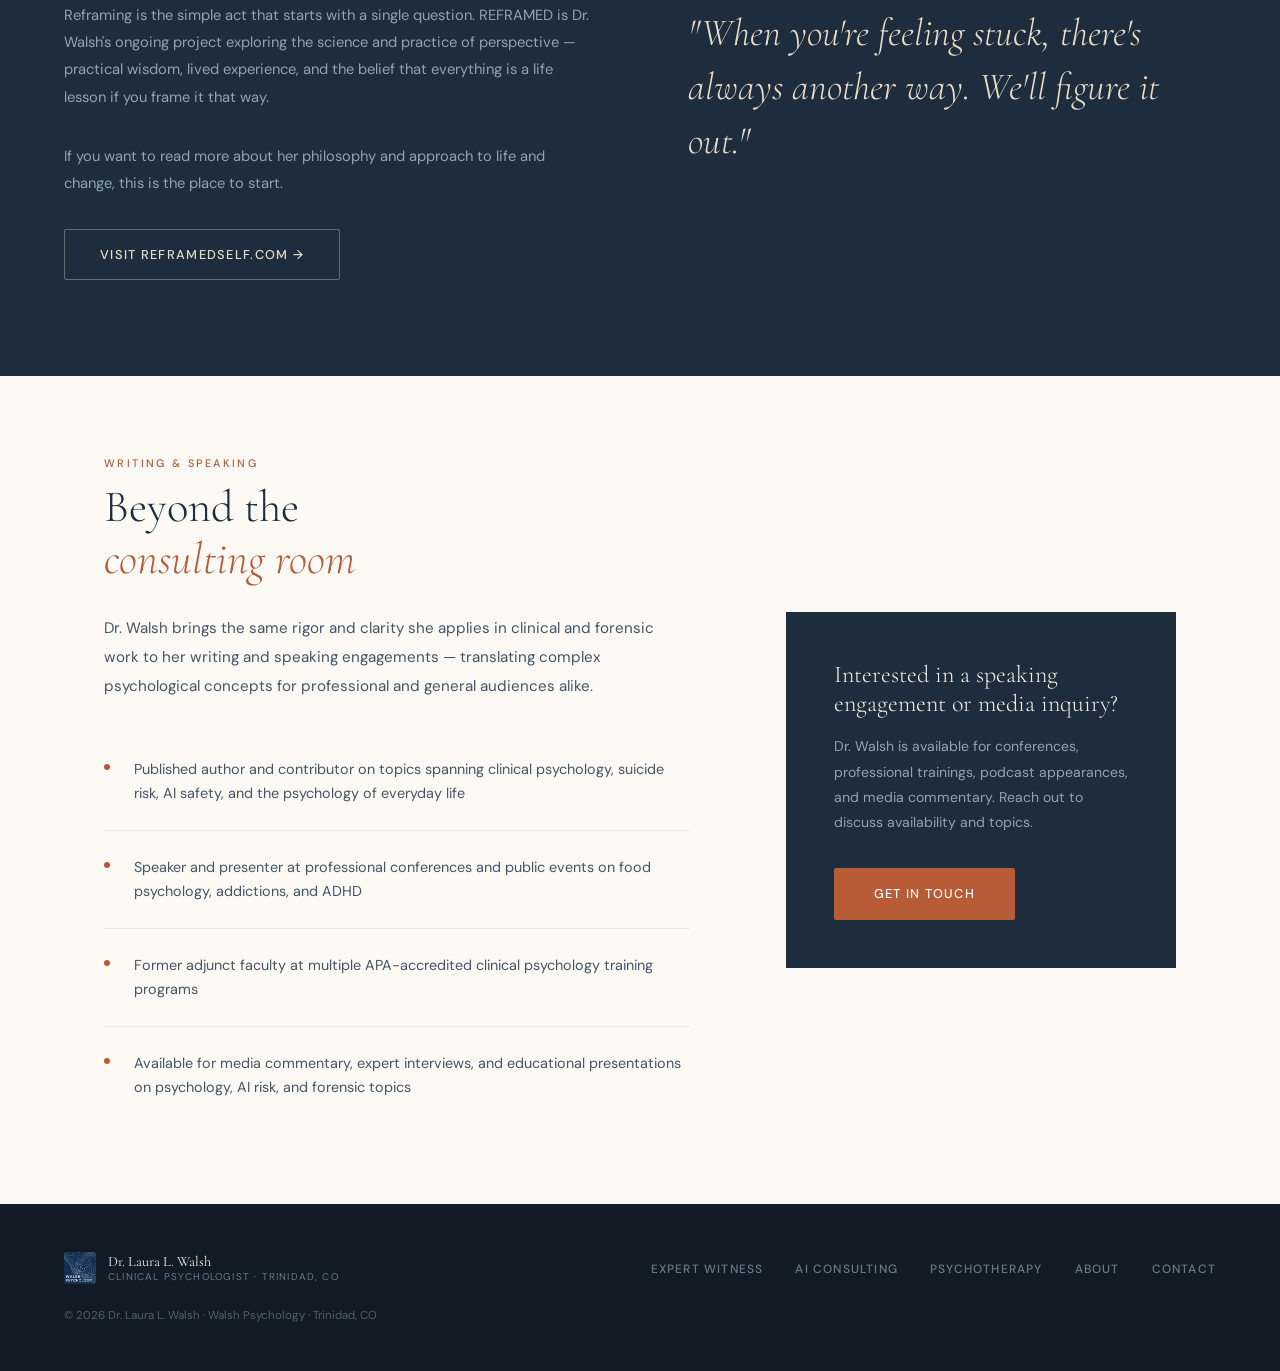
==== commit a8941a09: "Update about.html" ====
--- a/about.html
+++ b/about.html
@@ -5,7 +5,7 @@
   <meta name="viewport" content="width=device-width, initial-scale=1.0">
   <meta name="theme-color" content="#1b2d4a">
   <title>About Dr. Laura L. Walsh | Clinical Psychologist</title>
-  <meta name="description" content="About Dr. Laura L. Walsh Ã¢ÂÂ licensed clinical psychologist, expert witness, and AI risk consultant in Trinidad, Colorado. 20+ years of clinical experience across psychology, law, and AI safety.">
+  <meta name="description" content="About Dr. Laura L. Walsh ÃÂ¢ÃÂÃÂ licensed clinical psychologist, expert witness, and AI risk consultant in Trinidad, Colorado. 20+ years of clinical experience across psychology, law, and AI safety.">
   <link rel="canonical" href="https://walshpsychology.com/about.html">
   <meta property="og:type" content="website">
   <meta property="og:url" content="https://walshpsychology.com/about.html">
@@ -103,7 +103,7 @@
 <body>
 <nav aria-label="Main navigation">
   <a href="index.html" class="nav-logo">
-    <picture><source srcset="walsh_logo_final.webp" type="image/webp"><img src="walsh_logo_final.png" alt="Walsh Psychology" width="38" height="38" style="height:38px;width:38px;object-fit:cover;border-radius:3px;"></picture>
+    <img src="walsh_logo_final.png" alt="Walsh Psychology" width="38" height="38" style="height:38px;width:38px;object-fit:cover;border-radius:3px;">
     <div class="nav-logo-text">Dr. Laura L. Walsh<span>Clinical Psychologist</span></div>
   </a>
   <ul class="nav-links">
@@ -111,6 +111,7 @@
     <li><a href="ai.html">AI Consulting</a></li>
     <li><a href="therapy.html">Psychotherapy</a></li>
     <li><a href="about.html" class="active">About</a></li>
+    <li><a href="articles.html">Articles</a></li>
     <li><a href="contact.html" class="nav-cta">Contact</a></li>
   </ul>
   <button class="nav-hamburger" id="hamburgerBtn" onclick="toggleMobileMenu()" aria-label="Open navigation menu" aria-expanded="false" aria-controls="mobileMenu"><span></span><span></span><span></span></button>
@@ -212,7 +213,7 @@
 </main>
   <footer>
   <div class="footer-logo">
-    <picture><source srcset="walsh_logo_final.webp" type="image/webp"><img src="walsh_logo_final.png" alt="Walsh Psychology" width="32" height="32" style="height:32px;width:32px;object-fit:cover;border-radius:3px;opacity:.8;"></picture>
+    <img src="walsh_logo_final.png" alt="Walsh Psychology" width="32" height="32" style="height:32px;width:32px;object-fit:cover;border-radius:3px;opacity:.8;">
     <div class="footer-logo-text">Dr. Laura L. Walsh<span>Clinical Psychologist &middot; Trinidad, CO</span></div>
   </div>
   <nav aria-label="Footer navigation">
